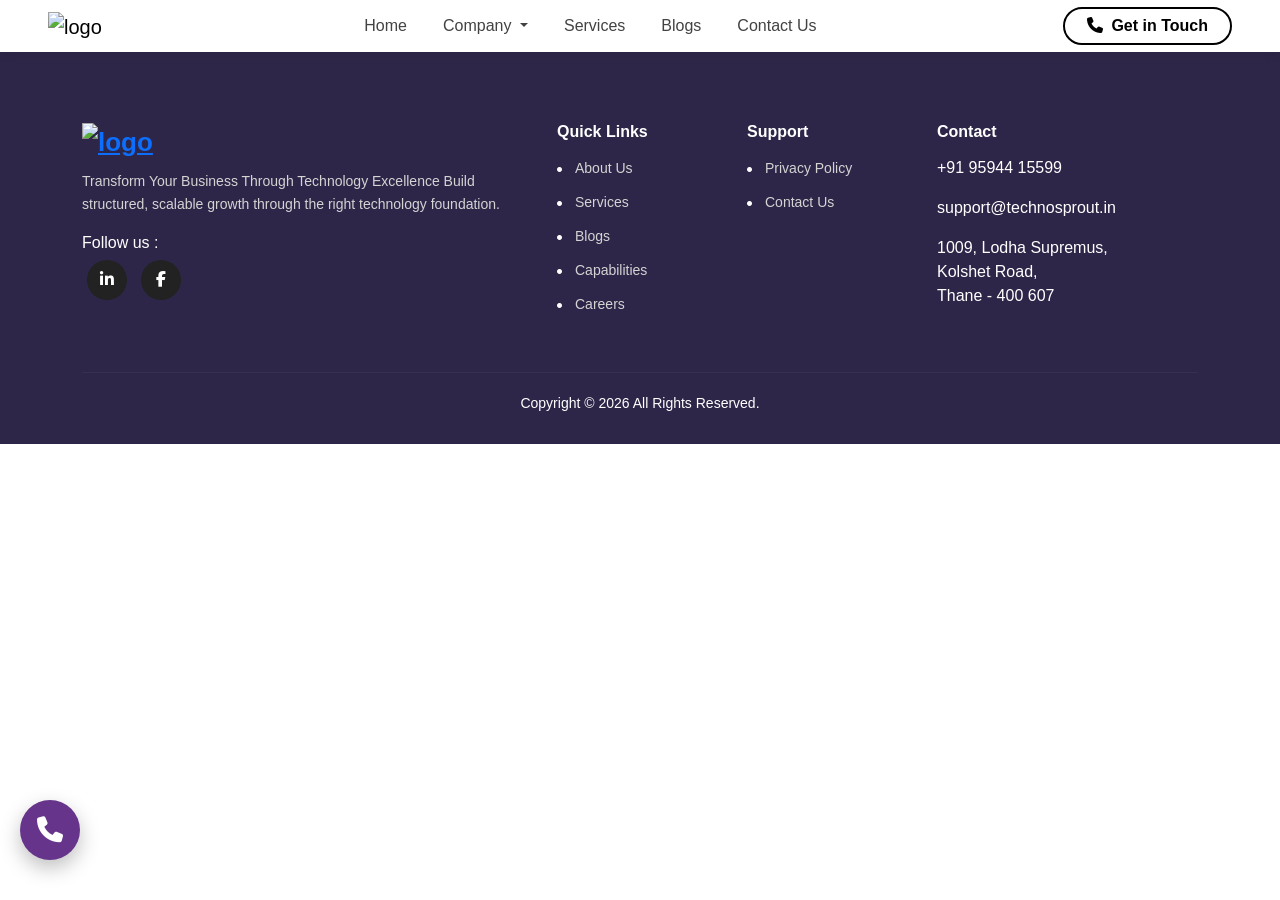
==== about-us.html @ 1ffd1e83 "fd" ====
<!DOCTYPE html>
<html lang="en">

<head>
    <meta charset="UTF-8">
    <meta name="viewport" content="width=device-width, initial-scale=1">

    <title>Technosprout Systems Pvt. Ltd.</title>
    <meta name="description"
        content="Technosprout is a technology consulting company that helps businesses design, deploy, and manage structured technology environments. We work with organizations to modernize platforms, improve security, establish governance, and ensure technology systems support long-term growth. Our services include technology strategy, platform implementation, operations management, and automation solutions. We empower businesses to transform technology from a daily struggle into a structured engine for growth, control, and scalability.">
    <link rel="shortcut icon" href="assets/favicon.png" type="image/x-icon">

    <!-- Bootstrap -->
    <link href="https://cdn.jsdelivr.net/npm/bootstrap@5.3.2/dist/css/bootstrap.min.css" rel="stylesheet">
    <link rel="stylesheet" href="https://cdn.jsdelivr.net/npm/bootstrap-icons@1.11.3/font/bootstrap-icons.css">
    <link rel="stylesheet" href="https://cdnjs.cloudflare.com/ajax/libs/font-awesome/6.5.0/css/all.min.css">
    <script src="https://unpkg.com/@tabler/icons@latest/icons-react/dist/index.umd.js"></script>
    <link href="https://fonts.cdnfonts.com/css/avenir" rel="stylesheet">
    <link rel="stylesheet" href="https://cdn.jsdelivr.net/npm/swiper@11/swiper-bundle.min.css" />
    <!-- Custom CSS -->
    <link rel="stylesheet" href="style.css">
    <link rel="stylesheet" href="https://cdn.jsdelivr.net/npm/intl-tel-input@19.5.6/build/css/intlTelInput.css">
    <script src="https://www.google.com/recaptcha/api.js" async defer></script>

</head>

<body>
    <a href="tel:+9594415599" class="call-float">
        <i class="fa-solid fa-phone"></i>
    </a>
    <!-- HEADER -->
    <header class="main-header">

        <nav class="navbar navbar-expand-lg">
            <div class="container-fluid px-lg-5 px-3">

                <!-- Logo -->
                <a class="navbar-brand logo" href="index.html">
                    <img src="assets/logo-transparent.png" alt="logo">
                </a>

                <!-- Mobile Toggle -->
                <button class="navbar-toggler" type="button" data-bs-toggle="offcanvas" data-bs-target="#mobileMenu">
                    <span class="navbar-toggler-icon"></span>
                </button>

                <!-- Desktop Menu -->
                <div class="collapse navbar-collapse">

                    <ul class="navbar-nav mx-auto">

                        <li class="nav-item">
                            <a class="nav-link" href="index.html">Home</a>
                        </li>

                        <li class="nav-item dropdown">

                            <a class="nav-link dropdown-toggle" href="#" role="button" data-bs-toggle="dropdown">
                                Company
                            </a>

                            <ul class="dropdown-menu">
                                <li><a class="dropdown-item" href="#">About Us</a></li>
                                <li><a class="dropdown-item" href="#">Careers</a></li>
                            </ul>

                        </li>

                        <li class="nav-item">
                            <a class="nav-link" href="#">Services</a>
                        </li>

                        <li class="nav-item">
                            <a class="nav-link" href="#">Blogs</a>
                        </li>

                        <li class="nav-item">
                            <a class="nav-link" href="contact.html">Contact Us</a>
                        </li>

                    </ul>

                    <a class="btn btn-consult desktop-btn" href="tel:+919594415599">
                        <i class="fa-solid fa-phone me-1"></i> Get in Touch
                    </a>

                </div>
            </div>
        </nav>


        <!-- MOBILE OFFCANVAS -->

        <div class="offcanvas offcanvas-end d-lg-none" tabindex="-1" id="mobileMenu">

            <div class="offcanvas-header">

                <a class="navbar-brand logo" href="index.html">
                    <img src="assets/logo-transparent.png" alt="logo">
                </a>

                <button type="button" class="btn-close" data-bs-dismiss="offcanvas"></button>

            </div>


            <div class="offcanvas-body">

                <ul class="mobile-menu">

                    <li>
                        <a href="index.html">Home</a>
                    </li>

                    <li class="mobile-dropdown">

                        <button class="dropdown-btn">

                            <span class="menu-label">
                                Company
                                <i class="fa-solid fa-chevron-down arrow-icon"></i>
                            </span>

                        </button>

                        <ul class="dropdown-content">
                            <li><a href="#">About Us</a></li>
                            <li><a href="#">Careers</a></li>
                        </ul>

                    </li>

                    <li>
                        <a href="#">Services</a>
                    </li>

                    <li>
                        <a href="#">Capabilities</a>
                    </li>

                    <li>
                        <a href="#">Blogs</a>
                    </li>

                    <li>
                        <a href="contact.html">Contact</a>
                    </li>

                </ul>


                <hr class="line">


                <div class="mobile-contact">

                    <p>
                        <strong>Address</strong><br>
                        1009, Lodha Supremus,<br>
                        Kolshet Road
                    </p>

                    <p>
                        <strong>Email</strong><br>
                        <a href="mailto:support@technosprout.in">support@technosprout.in</a>
                    </p>

                    <p>
                        <strong>Phone</strong><br>
                        <a href="tel:+919594415599">+91 95944 15599</a>
                    </p>

                    <div class="mobile-social">

                        <a href="#"><i class="bi bi-facebook"></i></a>
                        <a href="#"><i class="bi bi-linkedin"></i></a>

                    </div>

                </div>

            </div>

        </div>

    </header>

  

    



    <!-- FOOTER -->
    <footer class="footer">
        <div class="footer-overlay">
            <div class="container">

                <div class="row gy-4">

                    <!-- Logo + About -->
                    <div class="col-lg-5 col-md-6">
                        <a class="footer-logo d-inline-block mb-2" href="#">
                            <img src="assets/footer-logo.png" alt="logo">
                        </a>
                        <p class="footer-text">
                            Transform Your Business Through Technology Excellence
                            Build structured, scalable growth through the right
                            technology foundation.
                        </p>
                        <div class="social-icons">
                            <span>Follow us :</span>
                            </br>
                            <a href="#"><i class="fab fa-linkedin-in"></i></a>
                            <a href="#"><i class="fab fa-facebook-f"></i></a>
                            <!-- <a href="#"><i class="fab fa-instagram"></i></a>
                            <a href="#"><i class="fab fa-youtube"></i></a> -->
                        </div>
                    </div>

                    <!-- Quick Links -->
                    <div class="col-lg-2 col-md-6">
                        <h6 class="footer-title">Quick Links</h6>
                        <ul class="footer-links">
                            <li><a href="#">About Us</a></li>
                            <li><a href="#">Services</a></li>
                            <li><a href="#">Blogs</a></li>
                            <li><a href="#">Capabilities</a></li>
                            <li><a href="#">Careers</a></li>
                        </ul>
                    </div>

                    <!-- Support -->
                    <div class="col-lg-2 col-md-6">
                        <h6 class="footer-title">Support</h6>
                        <ul class="footer-links">
                            <li><a href="#">Privacy Policy</a></li>
                            <li><a href="contact.html">Contact Us</a></li>
                        </ul>
                    </div>

                    <!-- Contact -->
                    <div class="col-lg-3 col-md-6">
                        <h6 class="footer-title">Contact</h6>
                        <p><a href="tel:+9594415599" style="color: #fff;">+91 95944 15599</a></p>
                        <p> <a href="mailto:support@technosprout.in" style="color: #fff;">support@technosprout.in</a>
                        </p>
                        <p>
                            1009, Lodha Supremus,</br> Kolshet Road,<br>
                            Thane - 400 607
                        </p>
                    </div>

                </div>

                <hr class="footer-divider">

                <div class="footer-bottom"
                    style="display:flex; justify-content:center; align-items:center; font-size: 22px;">
                    <p style="margin:0;">Copyright © 2026 All Rights Reserved.</p>
                </div>

            </div>
        </div>
    </footer>

      <script>

        document.querySelectorAll(".dropdown-btn").forEach(button => {

            button.addEventListener("click", function () {

                const dropdown = this.nextElementSibling;

                dropdown.classList.toggle("show");

                this.classList.toggle("active");

            });

        });

    </script>


    <script>

        const cards = document.querySelectorAll(".industry-card");

        let index = 0;

        setInterval(() => {

            cards.forEach(card => {
                card.classList.remove("active", "prev", "next");
            });

            index++;

            if (index >= cards.length) {
                index = 0;
            }

            let prev = (index - 1 + cards.length) % cards.length;
            let next = (index + 1) % cards.length;

            cards[index].classList.add("active");
            cards[next].classList.add("next");
            cards[prev].classList.add("prev");

        }, 3000);

    </script>




    <script src="https://cdn.jsdelivr.net/npm/bootstrap@5.3.2/dist/js/bootstrap.bundle.min.js"></script>
    <script src="counters.js"></script>
    </script>
    <script src="https://cdn.jsdelivr.net/npm/swiper@11/swiper-bundle.min.js"></script>

    <script src="https://cdn.jsdelivr.net/npm/intl-tel-input@19.5.6/build/js/intlTelInput.min.js"></script>

    <script>
        document.addEventListener("DOMContentLoaded", function () {

            const phoneInput = document.querySelector("#phone");

            window.intlTelInput(phoneInput, {
                initialCountry: "in",
                separateDialCode: false,
                preferredCountries: ["in", "us", "gb"],
                utilsScript: "https://cdn.jsdelivr.net/npm/intl-tel-input@19.5.6/build/js/utils.js"
            });

        });
    </script>


</body>

</html>
---- style.css ----
/* Avenir Light */
@font-face {
    font-family: "Avenir";
    src: url("fonts/Avenir-Light.woff2") format("woff2");
    font-weight: 300;
    color: #130020;
}

/* Avenir Regular */
@font-face {
    font-family: "Avenir";
    src: url("fonts/Avenir-Roman.woff2") format("woff2");
    font-weight: 400;
    color: #130020;
}

/* Avenir Medium */
@font-face {
    font-family: "Avenir";
    src: url("fonts/Avenir-Medium.woff2") format("woff2");
    font-weight: 500;
    color: #130020;
}

/* Avenir Heavy */
@font-face {
    font-family: "Avenir";
    src: url("fonts/Avenir-Heavy.woff2") format("woff2");
    font-weight: 700;
    color: #130020;
}

html {
    scroll-behavior: smooth;
}

body {
    font-family: "Avenir", sans-serif;
}

/* HEADER */
/* ================= HEADER ================= */
.main-header {
    background: #fff;
    position: sticky;
    top: 0;
    z-index: 1000;
    box-shadow: 0 2px 10px rgba(0, 0, 0, 0.08);
}

/* LOGO */

.logo img {
    height: 50px;
}

/* NAVBAR */

.navbar {
    padding: 5px 0;
}

.navbar-nav {
    align-items: center;
}

.nav-link {
    margin: 0 10px;
    color: #424242 !important;

}

.nav-link:hover {

    color: #591487 !important;
}

/* BUTTON */

.btn-consult {
    background: #591487;
    color: #fff;
    border-radius: 25px;
    padding: 10px 22px;
    font-weight: 500;
    text-decoration: none;
    transition: .3s;
}

.btn-consult:hover {
    background: #4b7f3b;
    color: #fff;
}

/* OFFCANVAS */

.offcanvas {
    width: 310px;
}

.offcanvas-body {
    display: flex;
    flex-direction: column;
    height: 100%;
    overflow-y: auto;
    padding: 25px;
}

/* MOBILE MENU */

.mobile-menu {
    list-style: none;
    padding: 0;
    margin: 0;
}

.mobile-menu li {
    margin-bottom: 6px;
}

.mobile-menu a,
.dropdown-btn {
    display: flex;
    align-items: center;
    width: 100%;
    font-size: 16px;
    font-weight: 500;
    color: #333;
    padding: 12px 14px;
    border-radius: 10px;
    text-decoration: none;
    border: none;
    background: none;
    transition: .3s;
}

.mobile-menu a:hover,
.dropdown-btn:hover {
    background: #f6f3fa;
    color: #591487;
}

/* MENU LABEL */

.menu-label {
    display: flex;
    align-items: center;
    gap: 8px;
}

/* ARROW */

.arrow-icon {
    font-size: 12px;
    transition: .3s;
}

.dropdown-btn.active .arrow-icon {
    transform: rotate(180deg);
}

/* DROPDOWN */

.dropdown-content {
    display: none;
    list-style: none;
    padding-left: 22px;
    margin-top: 5px;
}

.dropdown-content li a {
    font-size: 15px;
    padding: 8px 0;
    color: #555;
}

.dropdown-content li a:hover {
    color: #591487;
}

.dropdown-content.show {
    display: block;
}

/* LINE */

.line {
    border: none;
    height: 1px;
    width: 100%;
    background: #e5e5e5;
    margin: 20px 0;
}

/* CONTACT */

.mobile-contact {
    border-top: 1px solid #eee;
    padding-top: 20px;
}

.mobile-contact p {
    font-size: 14px;
    margin-bottom: 10px;
    color: #555;
}

.mobile-contact a {
    color: #591487;
    text-decoration: none;
}

/* SOCIAL */

.mobile-social {
    display: flex;
    gap: 10px;
    margin-top: 10px;
}

.mobile-social a {
    width: 34px;
    height: 34px;
    display: flex;
    align-items: center;
    justify-content: center;
    background: #f4f1fa;
    border-radius: 50%;
    color: #591487;
    transition: .3s;
}

.mobile-social a:hover {
    background: #591487;
    color: #fff;
}


/* form flag input */
.iti {
    width: 100%;
}

.phone-input {
    height: 48px;
}

.iti__flag-box,
.iti__country-name {
    margin-right: 8px;
    color: black;
}

.iti__dial-code {
    color: #100e0e;
}

/* MOBILE */

@media (max-width:991px) {

    .desktop-btn {
        display: none;
    }

    .navbar-collapse {
        display: none;
    }

}

.dropdown-menu {
    border-radius: 10px;
    padding: 10px 0;
    border: none;
    box-shadow: 0 10px 30px rgba(0, 0, 0, 0.08);
}

.dropdown-item {
    padding: 10px 20px;
    font-weight: 500;
}

.dropdown-item:hover {
    background: #f5f5f5;
    color: #591487;
}


/* Hover dropdown only for desktop */

@media (min-width: 992px) {

    .navbar .dropdown:hover .dropdown-menu {
        display: block;
        margin-top: 0;
    }

}

/* HERO */


/* TITLE */

.hero-title {
    font-size: 41px;
    font-weight: 550;
    color: #36005a;
    line-height: 1.3;
}

.hero-title span {
    color: #591487;
    font-style: italic;
}

/* TEXT */

.hero-desc {
    margin-top: 20px;
    font-size: 16px;
    color: #666;
    max-width: 480px;
}

/* BUTTONS */

.hero-buttons {
    margin-top: 25px;
    display: flex;
    gap: 15px;
    flex-wrap: wrap;
}

.btn-consult {
    background: #fff;
    color: #000;
    padding: 5px 22px;
    border-radius: 30px;
    font-weight: 600;
    border: 2px solid #000;
    transition: 0.3s ease;
}

.btn-consult:hover {
    background: #67368c;
    color: #fff;
    border-color: #67368c;
}

.btn-talk {
    border: 2px solid #591487;
    color: #591487;
    padding: 10px 20px;
    border-radius: 30px;
    font-weight: 600;
}

.btn-talk:hover {
    background: #4b7f3b;
    color: #fff;
}

/* IMAGE */

.hero-image {
    max-width: 400px;
}

/* LOGO SLIDER */

.logo-slider {
    overflow: hidden;
    position: relative;
}

.logo-track {
    display: flex;
    gap: 80px;
    align-items: center;
    animation: scroll 25s linear infinite;
}

.logo-track img {
    height: 35px;
    /* opacity: 0.7; */
}

@keyframes scroll {
    0% {
        transform: translateX(0);
    }

    100% {
        transform: translateX(-50%);
    }
}


/* RESPONSIVE */

@media (max-width:991px) {

    .hero-title {
        font-size: 36px;
        text-align: center;
    }

    .hero-desc {
        text-align: center;
        margin: auto;
    }

    .hero-buttons {
        justify-content: center;
    }

    .hero-left {
        text-align: center;
    }

}

@media (max-width:576px) {

    .hero-title {
        font-size: 28px;
    }

    .hero-image {
        max-width: 300px;
    }

    .logo-track {
        gap: 40px;
    }

}



/* Our Impact */
/* Section */

.impact-section {
    background: linear-gradient(180deg, #F4F4F7 0%, #EFEFF3 100%);
    padding: 30px 0;
    color: white;
}

/* Title */

.impact-title {
    font-size: 42px;
    font-weight: 600;
    margin-bottom: 20px;
    position: relative;
    text-align: center;
    color: #130020;
}

/* Single border under title */

.impact-title::after {
    content: "";
    display: block;
    width: 80%;
    height: 1px;
    background: rgba(255, 255, 255, 0.1);
    margin: 20px auto 0;
}

/* Row */
/* 
.impact-row {
    padding: 40px 0;
} */

/* Numbers */

.impact-box h3 {
    font-size: 64px;
    font-weight: 700;
    color: #66358b;
}

/* Text under numbers */

.impact-box p {
    color: #130020;
    font-size: 16px;
}

/* Bottom paragraph */

.impact-text {
    margin-top: 15px;
}

.impact-text p {
    color: #130020;
    max-width: 750px;
    margin: auto;
    font-size: 16px;
}

/* Responsive */

@media (max-width:768px) {

    .impact-box h3 {
        font-size: 44px;
    }

    .impact-title {
        font-size: 32px;
    }

}

/* BUSINESS PROBLEMS */
.problem-card {
    background: #fff;
    border-radius: 50px;
    padding: 25px;
    height: 210px;
    position: relative;
    /* important */
    box-shadow: 0 10px 25px rgba(0, 0, 0, 0.08);
    transition: 0.3s;
}

.problem-card:hover {
    transform: translateY(-6px);
}

.problem-card h5 {
    font-size: 18px;
    font-weight: 550;
    color: #111;
    max-width: 160px;
}

.problems-title {
    font-size: 32px;
    font-weight: 550;
    color: #130020;
}

.problems-subtitle {
    font-size: 16px;
    color: #130020;
    text-align: center;
}

/* Bottom right image */

.problem-img {
    position: absolute;
    bottom: 0;
    right: 0;
    width: 120px;
    height: auto;
    object-fit: contain;
}


/* FOOTER */
.footer {
    background: url("assets/footer-bg-img.jpeg") center/cover no-repeat;
    color: #fff;
    position: relative;
}

.footer-overlay {
    background: rgba(10, 0, 40, 0.85);
    padding: 70px 0 30px;
}

.footer-logo {
    font-size: 26px;
    font-weight: 600;
    margin-bottom: 15px;
}

.footer-text {
    font-size: 14px;
    line-height: 1.6;
    color: #d4d4d4;
}

.footer-title {
    font-size: 16px;
    margin-bottom: 15px;
    font-weight: 600;
}

.footer-links {
    list-style: none;
    padding: 0;
}

.footer-links li {
    margin-bottom: 10px;
    position: relative;
    padding-left: 18px;
}

.footer-links li::before {
    content: "\f111";
    /* Font Awesome circle */
    font-family: "Font Awesome 6 Free";
    font-weight: 900;
    position: absolute;
    left: 0;
    top: 10px;
    font-size: 5px;
}

.footer-links a {
    color: #d4d4d4;
    text-decoration: none;
    font-size: 14px;
}

.footer-links a:hover {
    color: #4b7f3b;
}

.footer-divider {
    border-color: rgba(255, 255, 255, 0.15);
    margin: 40px 0 20px;
}

.footer-bottom {
    display: flex;
    justify-content: space-between;
    align-items: center;
    flex-wrap: wrap;
}


.footer-title+p a,
.col-lg-3 p a {
    text-decoration: none;
    color: #ffffff;
    transition: 0.3s;
}

.col-lg-3 p a:hover {
    color: #4b7f3b;
    /* green */
}

.social-icons a {
    display: inline-block;
    width: 40px;
    height: 40px;
    line-height: 40px;
    text-align: center;
    border-radius: 50%;
    background: #222;
    color: #fff;
    margin: 5px;
    transition: 0.3s;
}

/* LinkedIn */
.social-icons a:nth-child(3):hover {
    background: #0077b5;
}

/* Facebook */
.social-icons a:nth-child(4):hover {
    background: #0454a5;
}

/* Instagram */
.social-icons a:nth-child(5):hover {
    background: #f10856;
}

/* YouTube */
.social-icons a:nth-child(6):hover {
    background: #ff0000;
}

.footer-bottom p {
    margin: 0;
    font-size: 14px;
}

.footer-logo img {
    height: 50px;
}


/* flot icon */

.call-float {
    position: fixed;
    left: 20px;
    bottom: 40px;
    width: 60px;
    height: 60px;
    background: #66358b;
    color: #fff;
    border-radius: 50%;
    text-align: center;
    font-size: 26px;
    line-height: 60px;
    z-index: 1000;
    box-shadow: 0 8px 20px rgba(0, 0, 0, 0.25);
    animation: pulse 1.8s infinite;
    transition: 0.3s;
}

.call-float:hover {
    background: #1f7a34;
    transform: scale(1.1);
}

/* Pulse Animation */

@keyframes pulse {
    0% {
        box-shadow: 0 0 0 0 rgba(89, 40, 167, 0.7);
    }

    70% {
        box-shadow: 0 0 0 18px rgba(40, 167, 69, 0);
    }

    100% {
        box-shadow: 0 0 0 0 rgba(40, 167, 69, 0);
    }
}

/* contact form  */

.contact-section {
    background: #591487;
    padding: 75px 0;
    color: white;
}

.contact-title {
    font-size: 50px;
    font-weight: 550;
    line-height: 1.1;
    margin-bottom: 20px;
}

.contact-text {
    font-size: 16px;
    max-width: 360px;
    opacity: .9;
}

.contact-section label {
    font-size: 14px;
    margin-bottom: 6px;
}

.custom-input {
    /* background: #d9d9d9; */
    border: none;
    border-radius: 8px;
    padding: 12px;
}

.custom-input:focus {
    box-shadow: none;
    outline: none;
}


.submit-btn {
    width: 60px;
    height: 60px;
    border-radius: 50%;
    border: none;
    background: #d9d9d9;
    font-size: 24px;
    display: flex;
    align-items: center;
    justify-content: center;
}

@media (max-width:991px) {

    .contact-title {
        font-size: 42px;
    }

    .contact-text {
        max-width: 100%;
    }

}

@media (max-width:576px) {

    .contact-title {
        font-size: 34px;
    }

}

/* Industries We Serve */
.business-section {
    padding: 40px 0;
    background: #f5f5f5;
}

.tag {
    color: #6b2ab5;
    font-size: 28px;
    font-weight: 600;
}

.title {
    font-size: 70px;
    font-weight: 700;
    color: #4b148d;
    line-height: 1;
}

.title span {
    font-size: 40px;
}

.subtitle {
    /* margin-top: 25px; */
    font-weight: 600;
    color: #130020;
}

.info-text {
    /* margin-top: 15px; */
    color: #130020;
}

.business-list {
    list-style: none;
    padding: 0;
    margin-top: 10px;
}

.business-list li {
    margin-bottom: 12px;
    font-size: 17px;
    display: flex;
    align-items: center;
}

.check {
    color: #4b148d;
    margin-right: 10px;
    font-size: 20px;
}

.industry-title {
    text-align: center;
    margin-top: 25px;
    font-weight: 600;
    font-size: 22px;
}

.slider-wrapper {
    display: flex;
    justify-content: center;
    align-items: center;
    /* height: 420px; */
    position: relative;
}

.card-stack {
    position: relative;
    width: 300px;
    height: 380px;
}

.industry-card {
    position: absolute;
    width: 300px;
    height: 380px;
    border-radius: 30px;
    overflow: hidden;
    transition: 0.6s;
    box-shadow: 0 10px 20px rgb(15, 13, 13);
}

.industry-card img {
    width: 100%;
    height: 100%;
    object-fit: cover;
}

.industry-card h3 {
    position: absolute;
    bottom: 20px;
    left: 20px;
    color: white;
    font-weight: 700;
}

.industry-card.active {
    z-index: 3;
    transform: translateX(0) scale(1);
    opacity: 1;
}

.industry-card.next {
    z-index: 2;
    transform: translateX(120px) scale(.9);
    opacity: .6;
    filter: blur(1px);
}

.industry-card.prev {
    z-index: 1;
    transform: translateX(-120px) scale(.9);
    opacity: .6;
    filter: blur(1px);
}

@media(max-width:992px) {

    .title {
        font-size: 50px;
    }

    .slider-wrapper {
        margin-top: 50px;
    }

}

@media(max-width:768px) {

    .title {
        font-size: 40px;
    }

    .tag {
        font-size: 22px;
    }

    .card-stack {
        width: 250px;
        height: 320px;
    }

    .industry-card {
        width: 250px;
        height: 320px;
    }

    .industry-card.next {
        transform: translateX(80px) scale(.9);
    }

    .industry-card.prev {
        transform: translateX(-80px) scale(.9);
    }

}

.icon-check {
    width: 26px;
    height: 26px;
    stroke: #4b148d;
    stroke-width: 2;
    fill: none;
    margin-right: 10px;
}




/* faq */

.faq-section {
    background: #f8f8f8;
}

.faq-title {
    font-size: 70px;
    font-weight: 700;
    color: #5a1ea6;
}

.custom-faq .faq-card {
    border: none;
    margin-bottom: 15px;
    border-radius: 8px;
    overflow: hidden;
    box-shadow: 0 8px 15px rgba(0, 0, 0, 0.08);
}

.faq-btn {
    background: #fff;
    font-size: 16px;
    font-weight: 500;
    color: #333;
    padding: 14px 20px;
}

.faq-btn:not(.collapsed) {
    background: #fff;
    color: #5a1ea6;
    box-shadow: none;
}

.accordion-button:focus {
    box-shadow: none;
}

.accordion-button::after {
    filter: hue-rotate(260deg);
}

.accordion-body {
    background: #fff;
    font-size: 15px;
    color: #555;
}

.faq-description {
    font-size: 16px;
    color: #666;
    margin-top: 15px;
    max-width: 320px;
    line-height: 1.6;
}

/* Arrow color */
.accordion-button::after {
    filter: invert(16%) sepia(84%) saturate(4000%) hue-rotate(265deg) brightness(80%) contrast(95%);
    transform: scale(1.3);
    /* makes arrow bold/bigger */
}

/* When accordion is open */
.accordion-button:not(.collapsed)::after {
    filter: invert(16%) sepia(84%) saturate(4000%) hue-rotate(265deg) brightness(80%) contrast(95%);
    transform: rotate(-180deg) scale(1.3);
}


/* testimonials */

.faq-points {
    padding-left: 18px;
    margin-bottom: 0;
}

.faq-points li {
    margin-bottom: 6px;
    color: #555;
    line-height: 1.6;
}

/* Our technology */

/* .approach-section {
    background: #f6f4f9;
} */

/* TITLE */

.approach-title {
    font-size: 38px;
    font-weight: 700;
    color: #1b0d2b;
    line-height: 1.2;
}

.approach-title span {
    font-style: italic;
}

/* DESCRIPTION */

/* .approach-desc {
    color: #6c6c6c;
    font-size: 17px;
    max-width: 500px;
    margin-top: 15px;
    margin-bottom: 30px;
} */

/* ITEMS */

.approach-item {
    display: flex;
    gap: 15px;
    align-items: flex-start;
}

/* .approach-item i {
    color: #7c3aed;
    font-size: 20px;
    margin-top: 5px;
} */

.approach-item h6 {
    font-weight: 600;
    margin-bottom: 5px;
    font-size: 18px;
    color: #1f1f1f;
}

/* .approach-item p {
    font-size: 14px;
    color: #6b6b6b;
    margin: 0;
    line-height: 1.6;
} */

/* IMAGE */

.approach-img {
    max-width: 420px;
}

/* MOBILE */

@media (max-width:768px) {

    .approach-title {
        font-size: 32px;
    }

    /* .approach-desc {
        font-size: 15px;
    } */

    .approach-item {
        gap: 12px;
    }

}


.approach-check {
    width: 40px;
    height: 40px;
    stroke: #5a1ea6;
    stroke-width: 2;
    padding: 8px;
    border-radius: 50%;
    /* background: rgba(90,30,166,0.08); */
    flex-shrink: 0;
}

/* our services section */


.services-section {
    background: #f5f5f7;
}

/* title */

.services-title {
    font-size: 40px;
    font-weight: 700;
    color: #2b0a4a;
}

.services-title span {
    color: #5a1ea6;
}

.services-subtitle {
    max-width: 520px;
    margin: auto;
    color: #666;
    font-size: 16px;
    margin-top: 10px;
}

/* card */

.service-card-box {
    position: relative;
    height: 230px;
    border-radius: 22px;
    overflow: hidden;
    cursor: pointer;
}

/* default card */

.service-card-default {
    background: #fff;
    border-radius: 22px;
    padding: 25px;
    height: 100%;
    display: flex;
    flex-direction: column;
    justify-content: space-between;
    box-shadow: 0 8px 20px rgba(0, 0, 0, 0.08);
    transition: all .4s ease;
}

.service-card-default h5 {
    font-size: 18px;
    font-weight: 600;
    color: #222;
    line-height: 1.4;
}

.service-card-default img {
    width: 135px;
    align-self: flex-end;
}

/* hover card */

.service-card-hover {
    position: absolute;
    top: 0;
    left: 0;
    width: 100%;
    height: 100%;
    background: #5a2d91;
    color: #fff;
    border-radius: 22px;
    padding: 25px;
    display: flex;
    flex-direction: column;
    justify-content: space-between;
    opacity: 0;
    transform: translateY(30px);
    transition: .4s;
}

.service-card-hover p {
    font-size: 15px;
    line-height: 1.5;
}

/* button */

.service-btn {
    color: #fff;
    text-decoration: none;
    font-size: 14px;
    /* font-style:italic; */
    display: flex;
    align-items: center;
    gap: 10px;
    margin-left: 90px;
}

.service-btn span {
    background: #fff;
    color: #5a2d91;
    width: 32px;
    height: 32px;
    border-radius: 50%;
    display: flex;
    align-items: center;
    justify-content: center;
    font-size: 16px;
}

/* hover effect */

.service-card-box:hover .service-card-hover {
    opacity: 1;
    transform: translateY(0);
}

.service-card-box:hover .service-card-default {
    transform: translateY(-10px);
}

/* responsive */

@media (max-width:991px) {

    .service-card-box {
        height: 210px;
    }

}

@media (max-width:576px) {

    .services-title {
        font-size: 30px;
    }

    .service-card-box {
        height: 200px;
    }

}

.choose-section {
    background: #f5f5f7;
}

/* title */

.choose-title {
    font-size: 42px;
    font-weight: 700;
    color: #2b0a4a;
}

.choose-title span {
    font-style: italic;
}

.choose-subtitle {
    max-width: 520px;
    margin: auto;
    margin-top: 10px;
    color: #666;
    font-size: 16px;
}

/* card */

.choose-card {
    background: #fff;
    padding: 19px 28px;
    border-radius: 22px;
    height: 100%;
    box-shadow: 0 10px 20px rgba(0, 0, 0, 0.08);
    transition: all .3s ease;
}

/* hover */

.choose-card:hover {
    transform: translateY(-8px);
    box-shadow: 0 14px 30px rgba(0, 0, 0, 0.12);
}

/* icon */

.choose-icon {
    width: 45px;
    margin-bottom: 18px;
}

/* text */

.choose-card h5 {
    font-size: 18px;
    font-weight: 600;
    margin-bottom: 10px;
}

.choose-card p {
    font-size: 14px;
    color: #666;
    line-height: 1.6;
}

/* button */

.consult-btn {
    display: inline-block;
    padding: 8px 22px;
    border-radius: 20px;
    border: 2px solid #5a1ea6;
    color: #5a1ea6;
    font-weight: 600;
    text-decoration: none;
    transition: .3s;
}

.consult-btn:hover {
    background: #5a1ea6;
    color: #fff;
}

/* responsive */

@media (max-width:992px) {

    .choose-title {
        font-size: 34px;
    }

}

@media (max-width:576px) {

    .choose-title {
        font-size: 28px;
    }

    .choose-card {
        text-align: center;
    }

    .choose-icon {
        margin: auto;
        margin-bottom: 15px;
    }

}

/* business outcomes section */

.benefits-section {
    background: #f5f5f7;
}

/* row */

.benefits-row {
    align-items: center;
    justify-content: space-between;
}

/* item */

.benefit-item {
    padding: 20px 25px;
    position: relative;
}

/* vertical divider */

.benefit-item:not(:last-child)::after {
    content: "";
    position: absolute;
    right: 0;
    top: 10%;
    height: 80%;
    width: 1px;
    background: #cfcfcf;
}

/* icon */

.benefit-item img {
    width: 45px;
    margin-bottom: 10px;
}

/* text */

.benefit-item h6 {
    font-size: 16px;
    font-weight: 600;
    color: #130020;
    line-height: 1.4;
    margin: 0;
}

/* tablet */

@media (max-width:992px) {

    .benefit-item::after {
        display: none;
    }

}

/* mobile */

@media (max-width:576px) {

    .benefit-item {
        padding: 18px 10px;
    }

    .benefit-item img {
        width: 38px;
    }

    .benefit-item h6 {
        font-size: 14px;
    }

}


/* popup form */

/* Modal Design */
.consult-modal {
    border-radius: 20px;
    overflow: hidden;
    border: none;
}

/* LEFT PANEL */

.consult-left {
    background: linear-gradient(135deg, #2b0a5c, #6f42c1);
    color: white;
    padding: 40px;
    align-items: center;
}

.consult-info h3 {
    font-weight: 700;
    margin-bottom: 15px;
    font-size: 55px;
}

.consult-info p {
    opacity: .9;
    margin-bottom: 20px;
}

.consult-info ul {
    list-style: none;
    padding: 0;
}

.consult-info li {
    margin-bottom: 10px;
    font-size: 15px;
}

/* FORM */

.modal-title {
    font-weight: 700;
    color: #2b0a5c;
}

label {
    font-size: 14px;
    font-weight: 600;
    margin-bottom: 5px;
}

/* Inputs */

.input-group-text {
    background: #f3f3f7;
    border: none;
}

.form-control {
    border: 1px solid #e2e2e2;
    border-radius: 8px;
    padding: 10px;
}

.form-control:focus {
    box-shadow: none;
    border-color: #6f42c1;
}

.textarea {
    height: 110px;
}

/* Button */

.btn-consult-submit {
    background: linear-gradient(135deg, #6f42c1, #2b0a5c);
    color: #fff;
    padding: 12px 40px;
    border: none;
    border-radius: 30px;
    font-weight: 600;
    transition: .3s;
}

.btn-consult-submit:hover {
    transform: translateY(-2px);
    box-shadow: 0 10px 20px rgba(0, 0, 0, 0.15);
}


How we can help section .help-section {
    background: #f4f4f6;
}

.help-title {
    font-size: 38px;
    font-weight: 700;
    color: #2e0a46;
}

.help-title span {
    font-style: italic;
}

.help-subtitle {
    color: #6b6b6b;
    font-size: 16px;
}

.help-card {
    background: #fff;
    padding: 25px 18px;
    border-radius: 14px;
    box-shadow: 0 8px 18px rgba(0, 0, 0, 0.08);
    transition: all .3s ease;
    height: 100%;
}

.help-card:hover {
    transform: translateY(-6px);
    box-shadow: 0 14px 30px rgba(0, 0, 0, 0.12);
}

.help-icon {
    width: 42px;
    margin-bottom: 15px;
}

.help-card p {
    font-size: 14px;
    color: #333;
    margin: 0;
    line-height: 1.5;
}


.contact-page-section {
    background: #f6f4f8;
}

.approach-title {
    font-size: 42px;
    font-weight: 700;
    color: #2b0a5c;
}

.approach-title span {
    font-style: italic;
}

.contact-text {
    color: #2b0a5c;
    margin-top: 15px;
    font-size: 15px;
    line-height: 1.6;
}

.contact-details {
    margin-top: 25px;
}

.contact-item {
    display: flex;
    align-items: flex-start;
    gap: 12px;
    margin-bottom: 18px;
    color: #2b0a5c;
    font-size: 15px;
}

.contact-item i {
    font-size: 16px;
    margin-top: 4px;
}

.contact-form {
    /* background:#fff; */
    padding: 35px;
    border-radius: 12px;
    box-shadow: 0 10px 30px rgba(0, 0, 0, 0.08);
}

.custom-input {
    padding: 12px 14px;
    border-radius: 8px;
    border: 1px solid #ddd;
}

.custom-input:focus {
    box-shadow: none;
    border-color: #5c2ca5;
}

.contact-btn {
    display: inline-flex;
    align-items: center;
    gap: 10px;
    padding: 5px 20px;
    border: 2px solid #1c1c1c;
    border-radius: 40px;
    color: #000;
    text-decoration: none;
    font-size: 15px;
    font-weight: 500;
    transition: all .3s ease;
}


.contact-btn span {
    width: 28px;
    height: 28px;
    border-radius: 50%;
    background: #000;
    color: #fff;
    display: flex;
    align-items: center;
    justify-content: center;
    font-size: 13px;
}

.contact-btn:hover {
    background: #5c2ca5;
    color: #fff;
}

.contact-btn:hover span {
    background: #fff;
    color: #5c2ca5;
}


.contact-btn-white {
    display: inline-flex;
    align-items: center;
    gap: 12px;
    padding: 8px 22px;
    border-radius: 40px;
    border: 2px solid rgba(255, 255, 255, 0.7);
    color: #fff;
    background: rgba(255, 255, 255, 0.08);
    backdrop-filter: blur(6px);
    font-size: 15px;
    font-weight: 500;
    transition: all .35s ease;
    text-decoration: none;
}

.contact-btn-white .service-icon {
    width: 30px;
    height: 30px;
    border-radius: 50%;
    background: #fff;
    color: #5c2ca5;
    display: flex;
    align-items: center;
    justify-content: center;
    transition: all .35s ease;
}

.contact-btn-white:hover {
    background: #fff;
    color: #5c2ca5;
    border-color: #fff;
    transform: translateY(-2px);
}

.contact-btn-white:hover .service-icon {
    background: #5c2ca5;
    color: #fff;
    transform: translateX(4px);
}

a[href^="tel"] {
    cursor: pointer;
}

.contact-item a {
    text-decoration: none;
    color: #2b2b8f;
    /* same blue color like screenshot */
    transition: color 0.3s ease;
}

.contact-item a:hover {
    color: #36005A;
}

p a[href^="tel"],
p a[href^="mailto"] {
    text-decoration: none;
    color: #36005A;
    transition: color 0.3s ease;
}

p a[href^="tel"]:hover,
p a[href^="mailto"]:hover {
    color: #5e2c91;
    /* hover color */
}

.form-error {
    color: red;
    font-size: 13px;
    margin-top: 4px;
    display: none;
}

.input-error {
    border: 1px solid red;
}

.custom-input {
    padding: 12px 14px;
    border-radius: 8px;
    border: 1px solid #ddd;
    border: 1px solid #36005A;
}

.iti--allow-dropdown input.iti__tel-input,
.iti--allow-dropdown input.iti__tel-input[type=text],
.iti--allow-dropdown input.iti__tel-input[type=tel],
.iti--show-selected-dial-code input.iti__tel-input,
.iti--show-selected-dial-code input.iti__tel-input[type=text],
.iti--show-selected-dial-code input.iti__tel-input[type=tel] {
    padding-right: 6px;
    padding-left: 52px;
    margin-left: 0;
    border: 1px solid #36005A;
}

.g-recaptcha {
    margin: 20px 0;
}


/* country section */

.global-presence {
    background: #f5f6fa;
}

.presence-title {
    font-size: 36px;
    font-weight: 700;
    margin-bottom: 10px;
}

.presence-subtitle {
    color: #666;
    max-width: 600px;
    margin: auto;
}

/* OFFICE CARD */

.office-box {
    background: #fff;
    border-radius: 10px;
    padding: 25px;
    height: 100%;
    transition: 0.3s;
    border: 1px solid #eee;
}

.office-box:hover {
    transform: translateY(-5px);
    box-shadow: 0 15px 35px rgba(0, 0, 0, 0.08);
}

/* HEADER */

.office-header {
    display: flex;
    align-items: center;
    gap: 12px;
    margin-bottom: 15px;
    border-bottom: 1px solid #eee;
    padding-bottom: 12px;
}

.office-header img {
    width: 40px;
    height: 40px;
    border-radius: 50%;
    object-fit: cover;
}

.office-header h5 {
    font-size: 20px;
    font-weight: 600;
    color: #5e2c91;
    margin: 0;
}

/* BODY */

.office-body p {
    font-size: 15px;
    color: #555;
    line-height: 1.6;
    margin-bottom: 15px;
}

.office-phone {
    font-weight: 600;
    color: #333;
}

.office-phone i {
    color: #5e2c91;
    margin-right: 6px;
}

.office-phone a {
    color: #5e2c91;
    text-decoration: none;
    font-weight: 600;
    margin-left: 6px;
}

.office-phone a:hover {
    color: #36005A;
}

/* business problem we solve (Services) */
/* SECTION */

.bpw-section {
    background: #f3f3f3;
}

/* MAKE SAME HEIGHT */

.bpw-col {
    display: flex;
}

/* CARD */

.bpw-card {
    display: flex;
    justify-content: space-between;
    align-items: stretch;
    background: #fff;
    border-radius: 18px;
    box-shadow: 0 8px 18px rgba(0, 0, 0, 0.08);
    overflow: hidden;
    position: relative;
    width: 100%;
    min-height: 190px;
}

/* TEXT AREA */

.bpw-text {
    width: 75%;
    position: relative;
    padding: 30px;
    overflow: hidden;
}

/* HOVER PANEL */

.bpw-hover {
    position: absolute;
    top: 0;
    left: -100%;
    height: 100%;
    width: 100%;
    background: #6d3fa7;
    transition: 0.45s ease;
    z-index: 1;
    border-top-left-radius: 18px;
    border-bottom-left-radius: 18px;
}

.bpw-card:hover .bpw-hover {
    left: 0;
}

/* CONTENT */

.bpw-content {
    position: relative;
    z-index: 2;
}

.bpw-content h4 {
    font-size: 20px;
    font-weight: 700;
    margin-bottom: 10px;
    color: #111;
}

.bpw-content p {
    font-size: 16px;
    color: #555;
    margin: 0;
    line-height: 1.6;
}

/* TEXT COLOR CHANGE */

.bpw-card:hover .bpw-content h4,
.bpw-card:hover .bpw-content p {
    color: #fff;
}

/* IMAGE */

.bpw-image {
    width: 25%;
    display: flex;
    align-items: flex-end;
    justify-content: center;
    padding: 15px;
}

.bpw-image img {
    width: 120px;
}

/* CTA LAST CARD */

.bpw-card-cta {
    background: #6d3fa7;
    display: flex;
    align-items: flex-end;
    justify-content: flex-end;
    padding: 25px;
}

/* BUTTON */

.bpw-cta-btn {
    background: #fff;
    color: #6d3fa7;
    padding: 6px 16px;
    border-radius: 20px;
    font-weight: 600;
    font-size: 14px;
    text-decoration: none;
}

/* RESPONSIVE */

@media (max-width:992px) {

    .bpw-card {
        flex-direction: column;
    }

    .bpw-text {
        width: 100%;
    }

    .bpw-image {
        width: 100%;
        justify-content: flex-end;
    }

    .bpw-image img {
        width: 70px;
    }

    .bpw-card {
        min-height: auto;
    }

    .bpw-card-cta {
        height: 140px;
    }

}

/* operating model section (Services) */
.logic-section {
    padding: 80px 0;
    background: #f6f6f6;
}

.logic-container {
    max-width: 900px;
    margin: auto;
}

/* timeline */

.logic-timeline {
    position: relative;
    padding-left: 80px;
}

/* dotted line */

.logic-timeline:before {
    content: "";
    position: absolute;
    left: 34px;
    top: 0;
    bottom: 0;
    width: 2px;
    border-left: 2px dashed #cfcfcf;
}

/* item */

.logic-item {
    position: relative;
    margin-bottom: 55px;
}

/* half circle */

.logic-dot {
    position: absolute;
    left: -62px;
    top: 0;
    width: 56px;
    height: 28px;
    background: #fff;
    border-radius: 50px 50px 0 0;
    box-shadow: 0 3px 6px rgba(0, 0, 0, 0.15);
}

/* content */

.logic-content h4 {
    font-size: 16px;
    margin-bottom: 6px;
    color: #111;
}

.logic-content p {
    font-size: 13px;
    color: #666;
    line-height: 1.6;
    margin: 0;
}

/* responsive */

@media (max-width:768px) {

    .logic-timeline {
        padding-left: 60px;
    }

    .logic-dot {
        left: -50px;
        width: 46px;
        height: 24px;
    }

}

/* cta section */

/* SECTION */

.cta-ex-section {
    padding: 80px 0;
    background: #f3f3f3;
}

/* CARD */
/* SECTION */

.cta-pro-section {
    padding: 30px 0;
    background: #f4f4f4;
}

/* CARD */

.cta-pro-card {

    position: relative;
    border-radius: 30px;
    padding: 20px 40px;
    text-align: center;
    overflow: hidden;

    /* background image */

    background:
        url("assets/shape-6.png") right center / cover no-repeat,
        linear-gradient(180deg, #f2eef6, #e6e2ea);

}

/* LEFT ILLUSTRATION */

.cta-pro-illustration {

    position: absolute;
    left: 20px;
    bottom: 26;
}

.cta-pro-illustration img {
    width: 250px;
}

/* CONTENT */

.cta-pro-content {
    max-width: 700px;
    margin: auto;
}

/* TITLE */

.cta-pro-content h2 {

    font-size: 42px;
    font-weight: 700;
    color: #2a0c42;
    margin-bottom: 10px;
}

/* TEXT */

.cta-pro-content p {

    font-size: 16px;
    color: #666;
    margin-bottom: 15px;
}

/* BUTTON GROUP */

.cta-pro-buttons {

    display: flex;
    justify-content: center;
    gap: 20px;
    flex-wrap: wrap;
}

/* BUTTON */

.cta-pro-btn {

    padding: 12px 28px;
    border-radius: 30px;
    font-weight: 600;
    font-size: 15px;
    text-decoration: none;
    transition: 0.3s;
}

/* PRIMARY */

.cta-pro-btn.primary {
    background: #6d3fa7;
    color: #fff;
}

/* SECONDARY */

.cta-pro-btn.secondary {
    border: 2px solid #6d3fa7;
    color: #6d3fa7;
}

/* HOVER */

.cta-pro-btn.primary:hover {
    background: #56308a;
}

.cta-pro-btn.secondary:hover {
    background: #6d3fa7;
    color: #fff;
}

/* RESPONSIVE */

@media (max-width:992px) {

    .cta-pro-card {
        padding: 70px 30px;
    }

    .cta-pro-content h2 {
        font-size: 34px;
    }

    .cta-pro-illustration img {
        width: 100px;
    }

}

@media (max-width:768px) {

    .cta-pro-illustration {
        display: none;
    }

    .cta-pro-content h2 {
        font-size: 28px;
    }

}

@media (max-width:480px) {

    .cta-pro-buttons {
        flex-direction: column;
    }

    .cta-pro-btn {
        width: 100%;
    }

}

/* How the framework works (Services) */
.framework-section {
    padding: 70px 0;
    background: #f5f5f7;
}

.framework-title {
    font-size: 42px;
    font-weight: 600;
    margin-bottom: 80px;
}

/* container */

.stack-container {
    max-width: 900px;
    margin: auto;
}

/* cards */

.stack-card {

    position: sticky;
    top: 120px;

    background: linear-gradient(180deg, #f3f3f6, #e9e9ee);

    padding: 50px;
    border-radius: 30px;

    margin-bottom: 40px;

    box-shadow: 0 15px 35px rgba(0, 0, 0, 0.08);

    transition: all .3s ease;
}

/* stacking spacing */

.stack-card:nth-child(2) {
    top: 150px;
}

.stack-card:nth-child(3) {
    top: 180px;
}

/* number */

.card-number {

    position: absolute;

    right: 20px;
    top: 20px;

    width: 46px;
    height: 46px;

    border: 2px solid #5c3fa3;

    border-radius: 50%;

    display: flex;
    align-items: center;
    justify-content: center;

    font-weight: 700;
    color: #5c3fa3;
}

.stack-card h3 {
    color: #2b0a5c;
    margin-bottom: 10px;
    font-weight: 600;
}

/* responsive */

@media(max-width:768px) {

    .framework-title {
        font-size: 30px;
    }

    .stack-card {
        padding: 30px;
        top: 100px;
    }

}
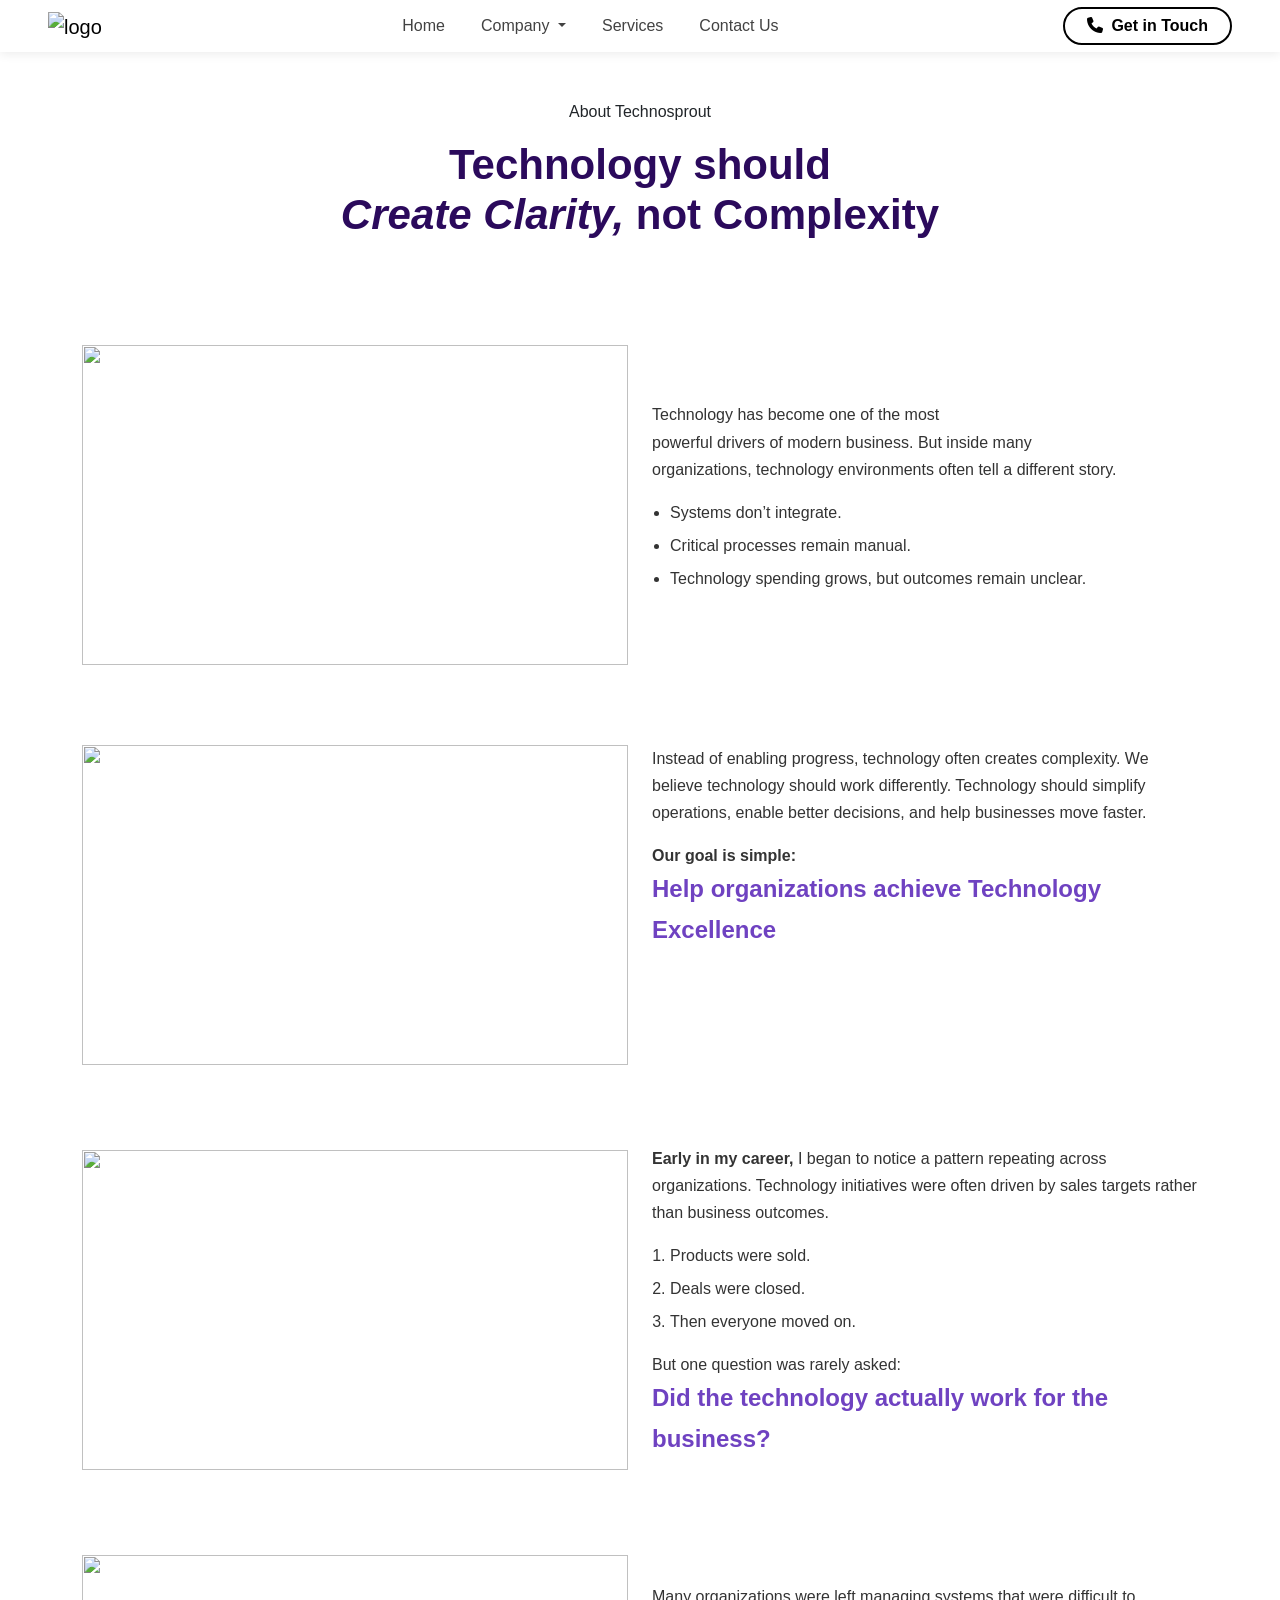
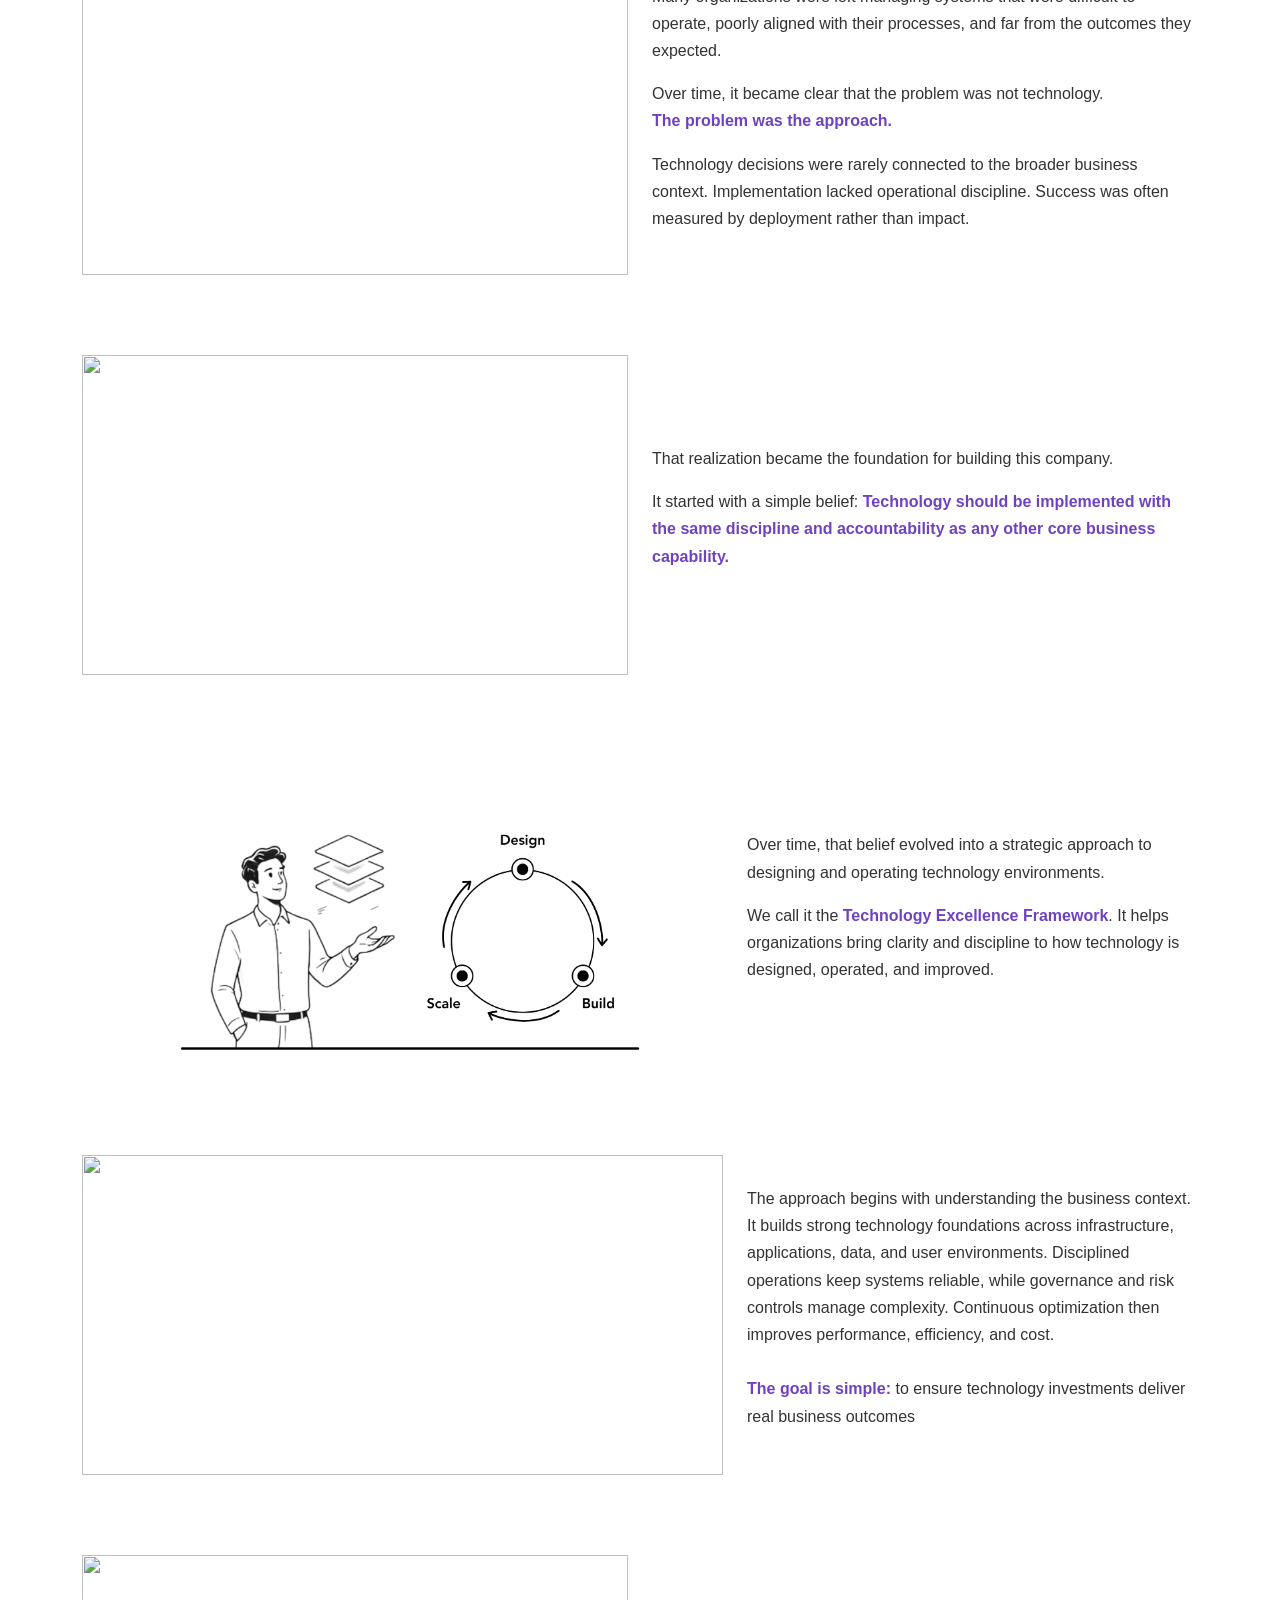
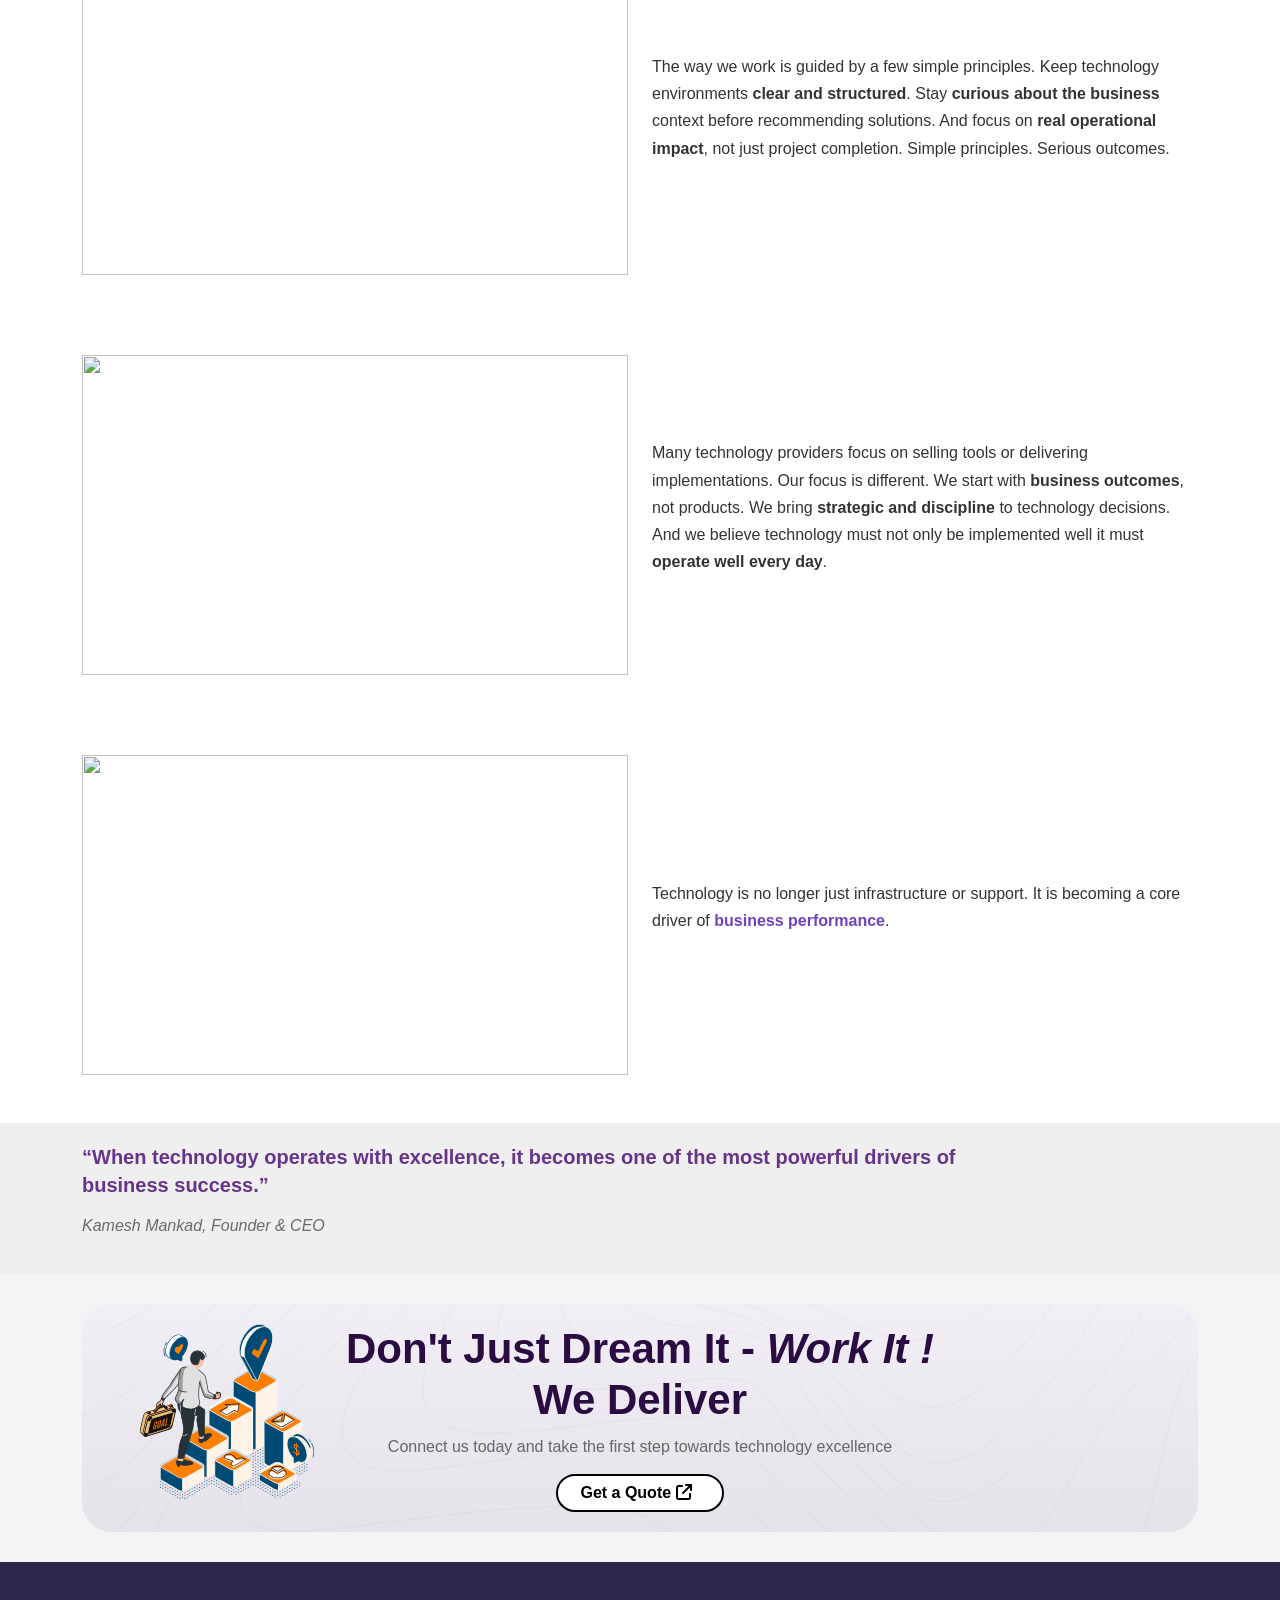
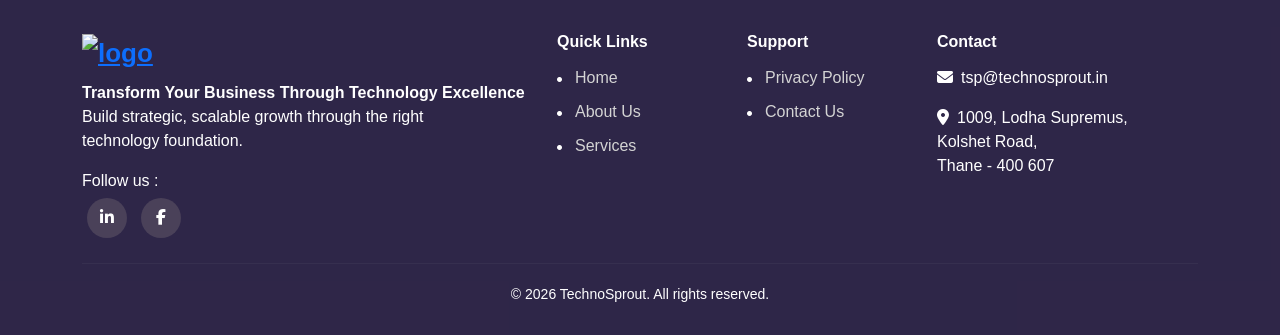
==== commit e7a2515d: "d" ====
--- a/about-us.html
+++ b/about-us.html
@@ -25,9 +25,12 @@
 </head>
 
 <body>
-    <a href="tel:+9594415599" class="call-float">
-        <i class="fa-solid fa-phone"></i>
-    </a>
+    <!-- <a href="tel:+9594415599" class="call-float">
+            <i class="fa-solid fa-phone"></i>
+        </a> -->
+    <button id="scrollTopBtn">
+        <i class="fa-solid fa-arrow-up"></i>
+    </button>
     <!-- HEADER -->
     <header class="main-header">
 
@@ -60,19 +63,19 @@
                             </a>
 
                             <ul class="dropdown-menu">
-                                <li><a class="dropdown-item" href="#">About Us</a></li>
-                                <li><a class="dropdown-item" href="#">Careers</a></li>
+                                <li><a class="dropdown-item" href="about-us.html">About Us</a></li>
+                                <!-- <li><a class="dropdown-item" href="#">Careers</a></li> -->
                             </ul>
 
                         </li>
 
                         <li class="nav-item">
-                            <a class="nav-link" href="#">Services</a>
+                            <a class="nav-link" href="services.html">Services</a>
                         </li>
 
-                        <li class="nav-item">
+                        <!-- <li class="nav-item">
                             <a class="nav-link" href="#">Blogs</a>
-                        </li>
+                        </li> -->
 
                         <li class="nav-item">
                             <a class="nav-link" href="contact.html">Contact Us</a>
@@ -80,7 +83,7 @@
 
                     </ul>
 
-                    <a class="btn btn-consult desktop-btn" href="tel:+919594415599">
+                    <a class="btn btn-consult desktop-btn" href="contact.html">
                         <i class="fa-solid fa-phone me-1"></i> Get in Touch
                     </a>
 
@@ -124,23 +127,23 @@
                         </button>
 
                         <ul class="dropdown-content">
-                            <li><a href="#">About Us</a></li>
-                            <li><a href="#">Careers</a></li>
+                            <li><a href="about-us.html">About Us</a></li>
+                            <!-- <li><a href="#">Careers</a></li> -->
                         </ul>
 
                     </li>
 
                     <li>
-                        <a href="#">Services</a>
+                        <a href="services.html">Services</a>
                     </li>
 
-                    <li>
+                    <!-- <li>
                         <a href="#">Capabilities</a>
                     </li>
 
                     <li>
                         <a href="#">Blogs</a>
-                    </li>
+                    </li> -->
 
                     <li>
                         <a href="contact.html">Contact</a>
@@ -162,12 +165,12 @@
 
                     <p>
                         <strong>Email</strong><br>
-                        <a href="mailto:support@technosprout.in">support@technosprout.in</a>
+                        <a href="mailto:tsp@technosprout.in">tsp@technosprout.in</a>
                     </p>
 
                     <p>
                         <strong>Phone</strong><br>
-                        <a href="tel:+919594415599">+91 95944 15599</a>
+                        <a href="contact.html">+91 95944 15599</a>
                     </p>
 
                     <div class="mobile-social">
@@ -185,11 +188,338 @@
 
     </header>
 
-  
-
-    
-
-
+    <section class="approach-section py-5">
+        <div class="container">
+
+            <div class="row justify-content-center">
+
+                <!-- CENTER CONTENT -->
+                <div class="col-lg-8 text-center">
+
+                    <p class="approach-desc">
+                        About Technosprout
+                    </p>
+
+                    <h2 class="approach-title">
+                        Technology should <br>
+                        <span>Create Clarity,</span>
+                        not Complexity
+                    </h2>
+
+                </div>
+
+            </div>
+
+        </div>
+    </section>
+
+    <section class="story-section py-5">
+        <div class="container">
+
+            <div class="row align-items-center story-row">
+
+                <!-- LEFT IMAGE -->
+                <div class="col-lg-6">
+                    <div class="story-img">
+                        <img src="assets/about/8.png" alt="">
+                    </div>
+                </div>
+
+                <!-- RIGHT CONTENT -->
+                <div class="col-lg-6 story-text">
+                    <p style="font-size: 16px;">
+                        Technology has become one of the most </br>powerful drivers of modern business.
+                        But inside many </br> organizations, technology environments often tell a different story.
+                    </p>
+                    <ul style="font-size: 16px;">
+                        <li>Systems don’t integrate.</li>
+                        <li>Critical processes remain manual.</li>
+                        <li>Technology spending grows, but outcomes remain unclear.</li>
+                    </ul>
+
+                </div>
+
+            </div>
+
+
+            <div class="row align-items-start story-row mt-5">
+
+                <div class="col-lg-6">
+                    <div class="story-img">
+                        <img src="assets/about/9.png" alt="">
+                    </div>
+                </div>
+
+                <div class="col-lg-6 story-text">
+
+                    <p style="font-size: 16px;">
+                        Instead of enabling progress, technology often creates complexity.
+                        We believe technology should work differently.
+                        Technology should simplify operations, enable better decisions,
+                        and help businesses move faster.
+                    </p>
+
+                    <strong style="font-size: 16px;">
+                        Our goal is simple:<br>
+                        <span style="color: #6f42c1; font-size: 24px;"> Help organizations achieve Technology
+                            Excellence</span>
+                    </strong>
+                </div>
+
+            </div>
+
+
+            <div class="row align-items-center story-row mt-5">
+
+                <div class="col-lg-6">
+                    <div class="story-img">
+                        <img src="assets/about/10.png" alt="">
+                    </div>
+                </div>
+
+                <div class="col-lg-6 story-text">
+                    <p style="font-size: 16px;">
+                        <b>Early in my career,</b> I began to notice a pattern repeating across organizations.
+                        Technology initiatives were often driven by sales targets rather than business outcomes.
+                    </p>
+
+                    <ol style="font-size: 16px;">
+                        <li>Products were sold.</li>
+                        <li>Deals were closed.</li>
+                        <li>Then everyone moved on.</li>
+                    </ol>
+
+                    <p style="font-size: 16px;">
+                        But one question was rarely asked:<br>
+                        <strong>
+                            <span style="color: #6f42c1; font-size: 24px;"> Did the technology actually work for the
+                                business?</span></strong>
+                    </p>
+
+                </div>
+
+            </div>
+
+            <div class="row align-items-center story-row mt-5">
+
+                <div class="col-lg-6">
+                    <div class="story-img">
+                        <img src="assets/about/11.png" alt="">
+                    </div>
+                </div>
+
+                <div class="col-lg-6 story-text">
+                    <p style="font-size: 16px;">
+                        Many organizations were left managing systems that were difficult to operate, poorly aligned
+                        with their processes, and far from the outcomes they expected.
+                    </p>
+
+                    <p style="font-size: 16px;">
+                        Over time, it became clear that the problem was not technology. </br>
+                        <b style="color: #6f42c1;">The problem was the approach.</b>
+                    </p>
+
+                    <p style="font-size: 16px;">
+                        Technology decisions were rarely connected to the broader business context. Implementation
+                        lacked operational discipline. Success was often measured by deployment rather than impact.
+                    </p>
+
+                </div>
+
+            </div>
+            <div class="row align-items-center story-row mt-5">
+
+                <div class="col-lg-6">
+                    <div class="story-img">
+                        <img src="assets/about/12.png" alt="">
+                    </div>
+                </div>
+
+                <div class="col-lg-6 story-text">
+                    <p style="font-size: 16px;">
+                        That realization became the foundation
+                        for building this company.
+                    </p>
+
+                    <p style="font-size: 16px;">
+                        It started with a simple belief:
+                        <b style="color: #6f42c1;">Technology should be implemented with the same discipline and
+                            accountability as any other
+                            core business capability.</b>
+                    </p>
+
+                </div>
+
+            </div>
+            <div class="row align-items-center story-row mt-5">
+
+                <div class="col-lg-7">
+                    <div class="story-img">
+                        <img src="assets/about/13.png" alt="">
+                    </div>
+                </div>
+
+                <div class="col-lg-5 story-text">
+                    <p style="font-size: 16px;">
+                        Over time, that belief evolved into a strategic approach to designing and operating technology
+                        environments.
+                    </p>
+
+                    <p style="font-size: 16px;">
+                        We call it the <b style="color: #6f42c1;">Technology Excellence Framework</b>.
+                        It helps organizations bring clarity and discipline to how technology is designed, operated, and
+                        improved.
+                    </p>
+
+                </div>
+
+            </div>
+            <div class="row align-items-center story-row mt-5">
+
+                <div class="col-lg-7">
+                    <div class="story-img">
+                        <img src="assets/about/14.png" alt="">
+                    </div>
+                </div>
+
+                <div class="col-lg-5 story-text">
+                    <p style="font-size: 16px;">
+                        The approach begins with understanding the business context.
+                        It builds strong technology foundations across infrastructure, applications, data, and user
+                        environments.
+                        Disciplined operations keep systems reliable, while governance and risk controls manage
+                        complexity.
+                        Continuous optimization then improves performance, efficiency, and cost.
+                        </br>
+                        </br>
+                        <b style="color: #6f42c1;">The goal is simple:</b> to ensure technology investments deliver real business outcomes
+
+                    </p>
+
+                </div>
+
+            </div>
+            <div class="row align-items-center story-row mt-5">
+
+                <div class="col-lg-6">
+                    <div class="story-img">
+                        <img src="assets/about/15.png" alt="">
+                    </div>
+                </div>
+
+                <div class="col-lg-6 story-text">
+                    <p style="font-size: 16px;">
+                        The way we work is guided by a few simple principles.
+                        Keep technology environments <b>clear and structured</b>.
+                        Stay <b>curious about the business</b> context before recommending solutions.
+                        And focus on <b>real operational impact</b>, not just project completion.
+                        Simple principles. Serious outcomes.
+                    </p>
+
+                </div>
+
+            </div>
+            <div class="row align-items-center story-row mt-5">
+
+                <div class="col-lg-6">
+                    <div class="story-img">
+                        <img src="assets/about/16.png" alt="">
+                    </div>
+                </div>
+
+                <div class="col-lg-6 story-text">
+                    <p style="font-size: 16px;">
+                        Many technology providers focus on selling tools or delivering implementations.
+                        Our focus is different.
+                        We start with <b> business outcomes</b>, not products.
+                        We bring <b>strategic and discipline</b> to technology decisions.
+                        And we believe technology must not only be implemented well it must <b>operate well every
+                            day</b>.
+                    </p>
+
+                </div>
+
+            </div>
+            <div class="row align-items-center story-row mt-5">
+
+                <div class="col-lg-6">
+                    <div class="story-img">
+                        <img src="assets/about/17.png" alt="">
+                    </div>
+                </div>
+
+                <div class="col-lg-6 story-text">
+                    <p style="font-size: 16px;">
+                        Technology is no longer just infrastructure or support.
+                        It is becoming a core driver of <b style="color: #6f42c1;">business performance</b>.
+
+                    </p>
+                </div>
+
+            </div>
+        </div>
+    </section>
+
+    <section class="quote-section">
+        <div class="container">
+
+            <div class="row">
+                <div class="col-lg-10">
+
+                    <div class="quote-box">
+
+                        <h3 class="quote-text">
+                            “When technology operates with excellence, it becomes
+                            one of the most powerful drivers of business success.”
+                        </h3>
+
+                        <p class="quote-author">
+                            Kamesh Mankad, Founder & CEO
+                        </p>
+
+                    </div>
+
+                </div>
+            </div>
+
+        </div>
+    </section>
+
+    <section class="cta-pro-section">
+        <div class="container">
+
+            <div class="cta-pro-card">
+
+                <!-- LEFT IMAGE -->
+                <div class="cta-pro-illustration">
+                    <img src="assets/cta1.svg" alt="">
+                </div>
+
+                <!-- CONTENT -->
+                <div class="cta-pro-content">
+
+                    <h2 class="approach-title">
+                        Don't Just Dream It - <span>Work It !</span> </br>
+                        We Deliver
+                    </h2>
+
+                    <p>
+                        Connect us today and take the first step towards technology excellence
+                    </p>
+
+                    <div class="cta-pro-buttons">
+
+                        <a href="contact.html" class="btn btn-consult">Get a Quote <i
+                                class="fa-solid fa-arrow-up-right-from-square me-2"></i></a>
+
+                    </div>
+
+                </div>
+
+            </div>
+
+        </div>
+    </section>
 
     <!-- FOOTER -->
     <footer class="footer">
@@ -200,18 +530,19 @@
 
                     <!-- Logo + About -->
                     <div class="col-lg-5 col-md-6">
-                        <a class="footer-logo d-inline-block mb-2" href="#">
+                        <a class="footer-logo d-inline-block mb-2" href="index.html">
                             <img src="assets/footer-logo.png" alt="logo">
                         </a>
-                        <p class="footer-text">
-                            Transform Your Business Through Technology Excellence
-                            Build structured, scalable growth through the right
-                            technology foundation.
+                        <p class="footer-text" style="font-size: 16px;">
+                            <b>Transform Your Business Through Technology Excellence </b></br>
+                            Build strategic, scalable growth through the right
+                            </br> technology foundation.
                         </p>
                         <div class="social-icons">
                             <span>Follow us :</span>
                             </br>
-                            <a href="#"><i class="fab fa-linkedin-in"></i></a>
+                            <a href="https://www.linkedin.com/company/technosprout/"><i
+                                    class="fab fa-linkedin-in"></i></a>
                             <a href="#"><i class="fab fa-facebook-f"></i></a>
                             <!-- <a href="#"><i class="fab fa-instagram"></i></a>
                             <a href="#"><i class="fab fa-youtube"></i></a> -->
@@ -222,11 +553,12 @@
                     <div class="col-lg-2 col-md-6">
                         <h6 class="footer-title">Quick Links</h6>
                         <ul class="footer-links">
-                            <li><a href="#">About Us</a></li>
-                            <li><a href="#">Services</a></li>
-                            <li><a href="#">Blogs</a></li>
+                            <li><a href="index.html" style="font-size: 16px;">Home</a></li>
+                            <li><a href="about-us.html" style="font-size: 16px;">About Us</a></li>
+                            <li><a href="services.html" style="font-size: 16px;">Services</a></li>
+                            <!--  <li><a href="#">Blogs</a></li>
                             <li><a href="#">Capabilities</a></li>
-                            <li><a href="#">Careers</a></li>
+                            <li><a href="#">Careers</a></li> -->
                         </ul>
                     </div>
 
@@ -234,19 +566,20 @@
                     <div class="col-lg-2 col-md-6">
                         <h6 class="footer-title">Support</h6>
                         <ul class="footer-links">
-                            <li><a href="#">Privacy Policy</a></li>
-                            <li><a href="contact.html">Contact Us</a></li>
+                            <li><a href="privacy-policy.html" style="font-size: 16px;">Privacy Policy</a></li>
+                            <li><a href="contact.html" style="font-size: 16px;">Contact Us</a></li>
                         </ul>
                     </div>
 
                     <!-- Contact -->
                     <div class="col-lg-3 col-md-6">
                         <h6 class="footer-title">Contact</h6>
-                        <p><a href="tel:+9594415599" style="color: #fff;">+91 95944 15599</a></p>
-                        <p> <a href="mailto:support@technosprout.in" style="color: #fff;">support@technosprout.in</a>
+                        <!-- <p><a href="tel:+9594415599" style="color: #fff;">+91 95944 15599</a></p> -->
+                        <p> <a href="mailto:tsp@technosprout.in" style="color: #fff; font-size: 16px;"><i
+                                    class="fa-solid fa-envelope me-2"></i>tsp@technosprout.in</a>
                         </p>
-                        <p>
-                            1009, Lodha Supremus,</br> Kolshet Road,<br>
+                        <p style="font-size: 16px;">
+                            <i class="fa-solid fa-location-dot me-2"></i>1009, Lodha Supremus,</br> Kolshet Road,<br>
                             Thane - 400 607
                         </p>
                     </div>
@@ -257,14 +590,14 @@
 
                 <div class="footer-bottom"
                     style="display:flex; justify-content:center; align-items:center; font-size: 22px;">
-                    <p style="margin:0;">Copyright © 2026 All Rights Reserved.</p>
+                    <p style="margin:0;">© 2026 TechnoSprout. All rights reserved.</p>
                 </div>
 
             </div>
         </div>
     </footer>
 
-      <script>
+    <script>
 
         document.querySelectorAll(".dropdown-btn").forEach(button => {
 
@@ -311,8 +644,6 @@
         }, 3000);
 
     </script>
-
-
 
 
     <script src="https://cdn.jsdelivr.net/npm/bootstrap@5.3.2/dist/js/bootstrap.bundle.min.js"></script>
@@ -337,6 +668,25 @@
         });
     </script>
 
+    <script>
+        const scrollBtn = document.getElementById("scrollTopBtn");
+
+        window.onscroll = function () {
+            if (document.body.scrollTop > 200 || document.documentElement.scrollTop > 200) {
+                scrollBtn.style.display = "block";
+            } else {
+                scrollBtn.style.display = "none";
+            }
+        };
+
+        scrollBtn.onclick = function () {
+            window.scrollTo({
+                top: 0,
+                behavior: "smooth"
+            });
+        };
+    </script>
+
 
 </body>
 
--- a/style.css
+++ b/style.css
@@ -311,8 +311,9 @@
 }
 
 .hero-title span {
-    color: #591487;
+    color: #36005a;
     font-style: italic;
+    font-weight: 850;
 }
 
 /* TEXT */
@@ -480,9 +481,10 @@
 /* Numbers */
 
 .impact-box h3 {
-    font-size: 64px;
+    font-size: 55px;
     font-weight: 700;
     color: #66358b;
+    margin-top: 15px;
 }
 
 /* Text under numbers */
@@ -584,11 +586,11 @@
     margin-bottom: 15px;
 }
 
-.footer-text {
+/* .footer-text {
     font-size: 14px;
     line-height: 1.6;
     color: #d4d4d4;
-}
+} */
 
 .footer-title {
     font-size: 16px;
@@ -630,7 +632,7 @@
 
 .footer-divider {
     border-color: rgba(255, 255, 255, 0.15);
-    margin: 40px 0 20px;
+    margin: 20px 0 20px;
 }
 
 .footer-bottom {
@@ -660,7 +662,7 @@
     line-height: 40px;
     text-align: center;
     border-radius: 50%;
-    background: #222;
+    background: #8f82824a;
     color: #fff;
     margin: 5px;
     transition: 0.3s;
@@ -811,7 +813,7 @@
 /* Industries We Serve */
 .business-section {
     padding: 40px 0;
-    background: #f5f5f5;
+    /* background: #f5f5f5; */
 }
 
 .tag {
@@ -1176,7 +1178,7 @@
 }
 
 .services-subtitle {
-    max-width: 520px;
+    /* max-width: 520px; */
     margin: auto;
     color: #666;
     font-size: 16px;
@@ -1231,12 +1233,41 @@
     color: #fff;
     border-radius: 22px;
     padding: 25px;
+
     display: flex;
     flex-direction: column;
     justify-content: space-between;
+
     opacity: 0;
     transform: translateY(30px);
     transition: .4s;
+}
+
+
+.service-card-two-hover {
+    position: absolute;
+    top: 0;
+    left: 0;
+    width: 100%;
+    height: 100%;
+    background: #5a2d91;
+    color: #fff;
+    border-radius: 22px;
+    padding: 25px;
+
+    display: flex;
+    flex-direction: column;
+    justify-content: center; /* center content */
+    gap: 15px; /* auto spacing */
+
+    opacity: 0;
+    transform: translateY(30px);
+    transition: .4s;
+}
+
+.service-card-two-hover p {
+    font-size: 15px;
+    line-height: 1.5;
 }
 
 .service-card-hover p {
@@ -1360,7 +1391,7 @@
 }
 
 .choose-card p {
-    font-size: 14px;
+    font-size: 16px;
     color: #666;
     line-height: 1.6;
 }
@@ -1426,7 +1457,7 @@
 /* item */
 
 .benefit-item {
-    padding: 20px 25px;
+    padding: 20px 10px;
     position: relative;
 }
 
@@ -1445,8 +1476,8 @@
 /* icon */
 
 .benefit-item img {
-    width: 45px;
-    margin-bottom: 10px;
+    width: 54px;
+    margin-bottom: 13px;
 }
 
 /* text */
@@ -1768,7 +1799,7 @@
 
 .contact-item a {
     text-decoration: none;
-    color: #2b2b8f;
+    color: #36005A;
     /* same blue color like screenshot */
     transition: color 0.3s ease;
 }
@@ -2065,89 +2096,6 @@
 
 }
 
-/* operating model section (Services) */
-.logic-section {
-    padding: 80px 0;
-    background: #f6f6f6;
-}
-
-.logic-container {
-    max-width: 900px;
-    margin: auto;
-}
-
-/* timeline */
-
-.logic-timeline {
-    position: relative;
-    padding-left: 80px;
-}
-
-/* dotted line */
-
-.logic-timeline:before {
-    content: "";
-    position: absolute;
-    left: 34px;
-    top: 0;
-    bottom: 0;
-    width: 2px;
-    border-left: 2px dashed #cfcfcf;
-}
-
-/* item */
-
-.logic-item {
-    position: relative;
-    margin-bottom: 55px;
-}
-
-/* half circle */
-
-.logic-dot {
-    position: absolute;
-    left: -62px;
-    top: 0;
-    width: 56px;
-    height: 28px;
-    background: #fff;
-    border-radius: 50px 50px 0 0;
-    box-shadow: 0 3px 6px rgba(0, 0, 0, 0.15);
-}
-
-/* content */
-
-.logic-content h4 {
-    font-size: 16px;
-    margin-bottom: 6px;
-    color: #111;
-}
-
-.logic-content p {
-    font-size: 13px;
-    color: #666;
-    line-height: 1.6;
-    margin: 0;
-}
-
-/* responsive */
-
-@media (max-width:768px) {
-
-    .logic-timeline {
-        padding-left: 60px;
-    }
-
-    .logic-dot {
-        left: -50px;
-        width: 46px;
-        height: 24px;
-    }
-
-}
-
-/* cta section */
-
 /* SECTION */
 
 .cta-ex-section {
@@ -2342,9 +2290,9 @@
 
     margin-bottom: 40px;
 
-    box-shadow: 0 15px 35px rgba(0, 0, 0, 0.08);
-
-    transition: all .3s ease;
+    box-shadow: 0 15px 15px rgba(0, 0, 0, 0.08);
+
+    transition: height .4s ease;
 }
 
 /* stacking spacing */
@@ -2400,4 +2348,319 @@
         top: 100px;
     }
 
+}
+
+/* operating model section (Services) */
+/* SECTION BACKGROUND */
+
+.operating-model-section {
+    background: #f7f7f9;
+}
+
+
+/* IMAGE */
+
+.framework-image {
+    min-height: 420px;
+    display: flex;
+    align-items: center;
+    justify-content: center;
+}
+
+.framework-image img {
+    max-width: 100%;
+}
+
+
+/* TIMELINE WRAPPER */
+
+.timeline-wrapper {
+    position: relative;
+    padding-left: 80px;
+}
+
+
+/* BASE DOTTED LINE */
+
+.timeline-wrapper::before {
+    content: "";
+    position: absolute;
+    left: 30px;
+    top: 0;
+    bottom: 0;
+    border-left: 2px dashed #d4d4d4;
+}
+
+
+/* ANIMATED PROGRESS LINE */
+
+.timeline-progress {
+    position: absolute;
+    left: 30px;
+    top: 0;
+    width: 3px;
+    height: 0;
+
+    background: linear-gradient(to bottom,
+            #6a4cff,
+            #9a63ff,
+            #ff7bd5,
+            #ff9a4a,
+            #ffc94a,
+            #3ddc97);
+
+    transition: height .8s cubic-bezier(.22, .61, .36, 1);
+}
+
+
+/* TIMELINE ITEM */
+
+.timeline-item {
+    position: relative;
+    display: flex;
+    align-items: flex-start;
+    margin-bottom: 45px;
+}
+
+
+/* CIRCLE */
+
+.timeline-circle {
+
+    position: absolute;
+    left: -70px;
+
+    width: 42px;
+    height: 42px;
+
+    border-radius: 50%;
+    background: #fff;
+
+    border: 2px solid #66358b;
+
+    display: flex;
+    align-items: center;
+    justify-content: center;
+
+    font-weight: 600;
+    color: #66358b;
+
+    box-shadow: 0 6px 15px rgba(0, 0, 0, 0.15);
+
+    transition: all .35s ease;
+}
+
+
+/* CONTENT */
+
+.timeline-content h5 {
+    font-weight: 600;
+    margin-bottom: 6px;
+    transition: .3s;
+}
+
+.timeline-content p {
+    font-size: 14px;
+    color: #666;
+    margin: 0;
+    line-height: 1.6;
+    transition: .3s;
+}
+
+
+/* ACTIVE STATE */
+
+.timeline-item.active .timeline-circle {
+    /* background:#66358b; */
+    color: #000000;
+    /* box-shadow:0 0 18px rgba(102,53,139,.7); */
+    transform: scale(1.15);
+}
+
+.timeline-item.active h5 {
+    color: #66358b;
+}
+
+.timeline-item.active p {
+    color: #333;
+}
+
+
+/* HOVER EFFECT */
+
+.timeline-item:hover .timeline-circle {
+    transform: scale(1.12);
+    box-shadow: 0 0 15px rgba(102, 53, 139, .5);
+}
+
+.timeline-item:hover h5 {
+    color: #66358b;
+}
+
+
+/* RESPONSIVE TABLET */
+
+@media(max-width:992px) {
+
+    .framework-image {
+        margin-bottom: 40px;
+    }
+
+    .timeline-wrapper {
+        padding-left: 70px;
+    }
+
+}
+
+
+/* RESPONSIVE MOBILE */
+
+@media(max-width:576px) {
+
+    .timeline-wrapper {
+        padding-left: 70px;
+    }
+
+    .timeline-circle {
+        left: -55px;
+        width: 34px;
+        height: 34px;
+        font-size: 13px;
+    }
+
+    .timeline-item {
+        margin-bottom: 35px;
+    }
+
+    .timeline-content h5 {
+        font-size: 16px;
+    }
+
+    .timeline-content p {
+        font-size: 13px;
+    }
+
+}
+
+
+/* .story-section {
+    background: #efefef;
+} */
+
+
+.story-img {
+    width: 100%;
+    height: 320px;
+    /* background: #d9d9d9; */
+    
+    overflow: hidden;
+}
+
+.story-img img {
+    width: 100%;
+    height: 100%;
+    object-fit: cover;
+}
+
+/* .story-img {
+    width: 100%;
+    height: 220px;
+    background: #d9d9d9;
+    overflow: hidden;
+    border: 2px solid #e5e5e5;
+    border-radius: 8px; 
+}
+
+.story-img img {
+    width: 100%;
+    height: 100%;
+    object-fit: cover;
+} */
+
+.story-text {
+    font-size: 14px;
+    color: #333;
+    line-height: 1.7;
+}
+
+.story-text ul {
+    padding-left: 18px;
+    margin-bottom: 15px;
+}
+
+.story-text ol {
+    padding-left: 18px;
+    margin: 10px 0 15px;
+}
+
+.story-text li {
+    margin-bottom: 6px;
+}
+
+.quote-section {
+    background: #efefef;
+}
+
+.quote-box {
+    text-align: left;
+    padding: 20px 0;
+}
+
+.quote-text {
+    font-size: 20px;
+    font-weight: 600;
+    color: #66358b;
+    line-height: 1.4;
+    margin-bottom: 15px;
+}
+
+.quote-author {
+    font-size: 16px;
+    color: #6b6b6b;
+    font-style: italic;
+}
+
+@media (max-width:768px) {
+
+    .quote-text {
+        font-size: 22px;
+    }
+
+    .quote-author {
+        font-size: 14px;
+    }
+
+}
+
+.mt-5 {
+    margin-top: 5rem !important;
+}
+
+/* scroll to top */
+
+#scrollTopBtn {
+    position: fixed;
+    bottom: 30px;
+    right: 30px;
+    width: 48px;
+    height: 48px;
+    border: none;
+    background: #66358b;
+    color: #fff;
+    border-radius: 50%;
+    font-size: 18px;
+    cursor: pointer;
+    display: none;
+    z-index: 999;
+    box-shadow: 0 6px 18px rgba(0,0,0,0.2);
+    transition: all 0.3s ease;
+}
+
+#scrollTopBtn:hover {
+    background: #7a45a3;
+    transform: translateY(-4px);
+}
+
+#scrollTopBtn i {
+    line-height: 48px;
 }
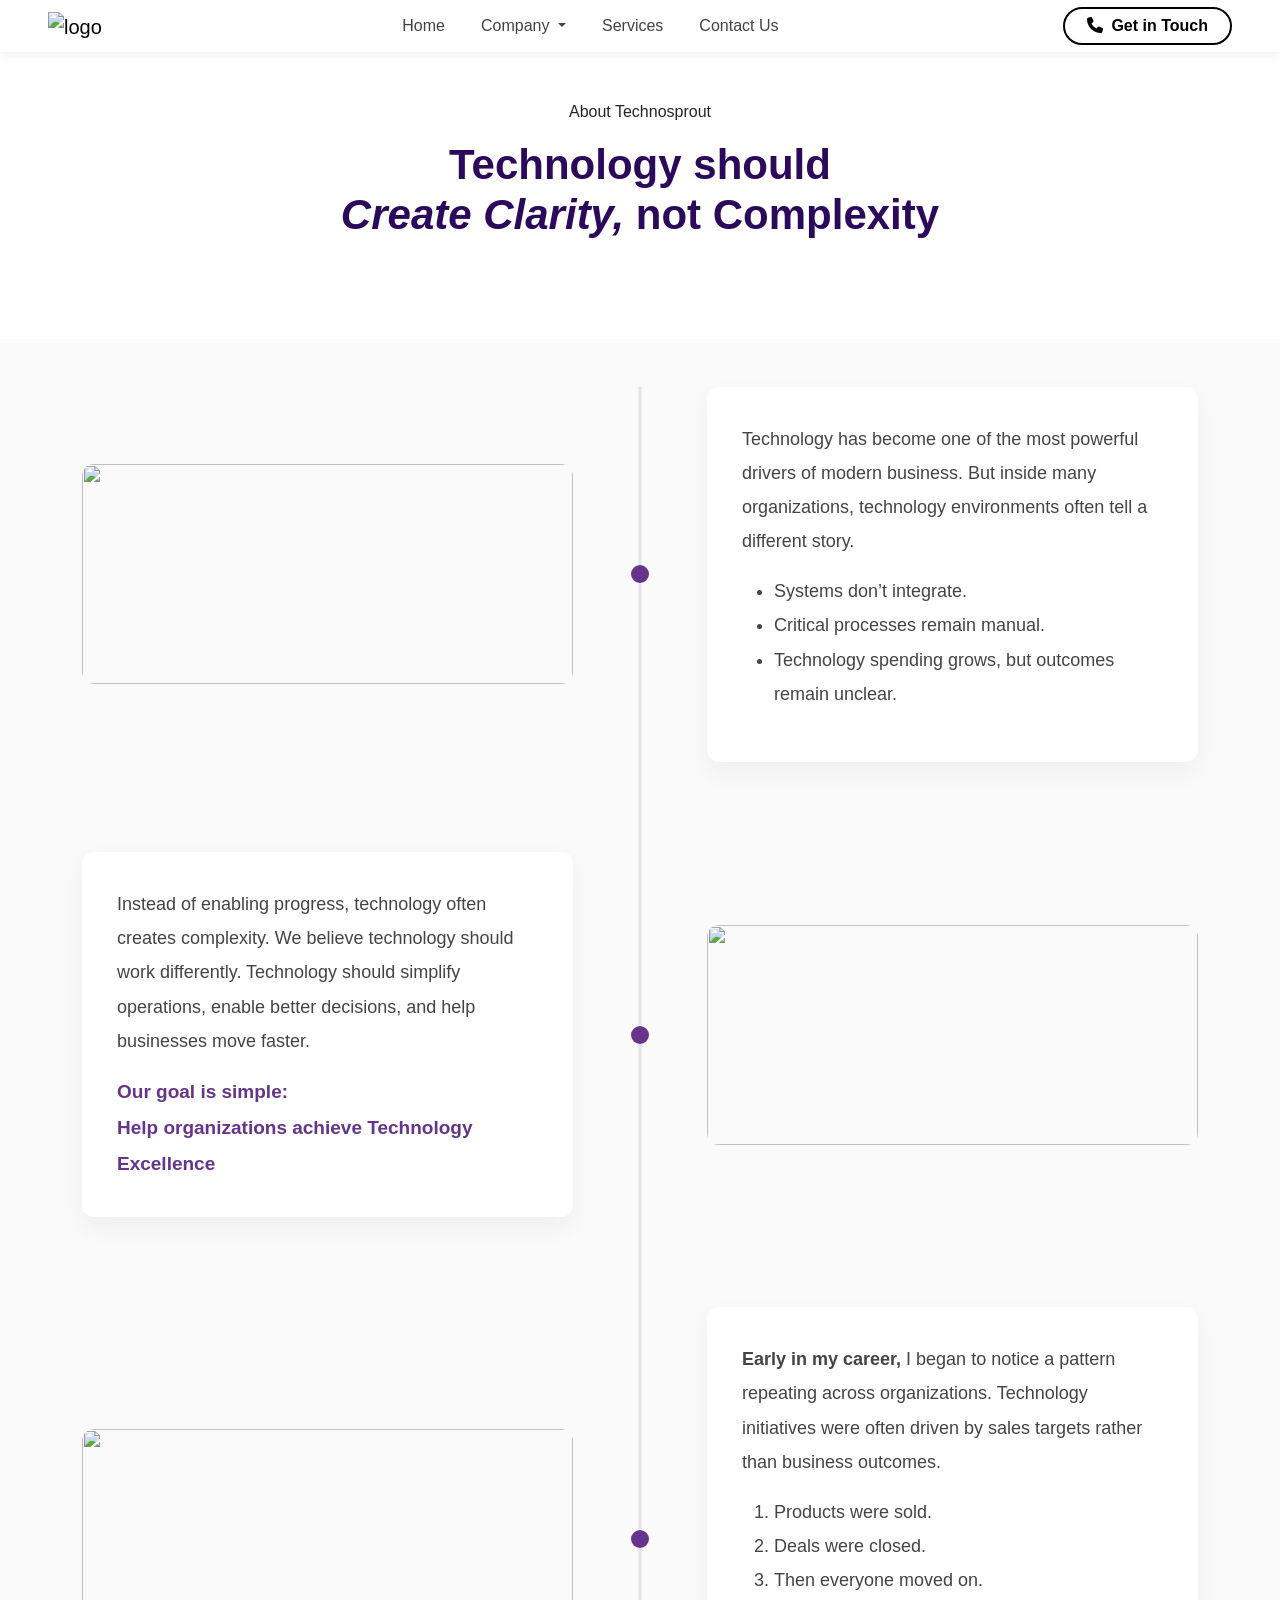
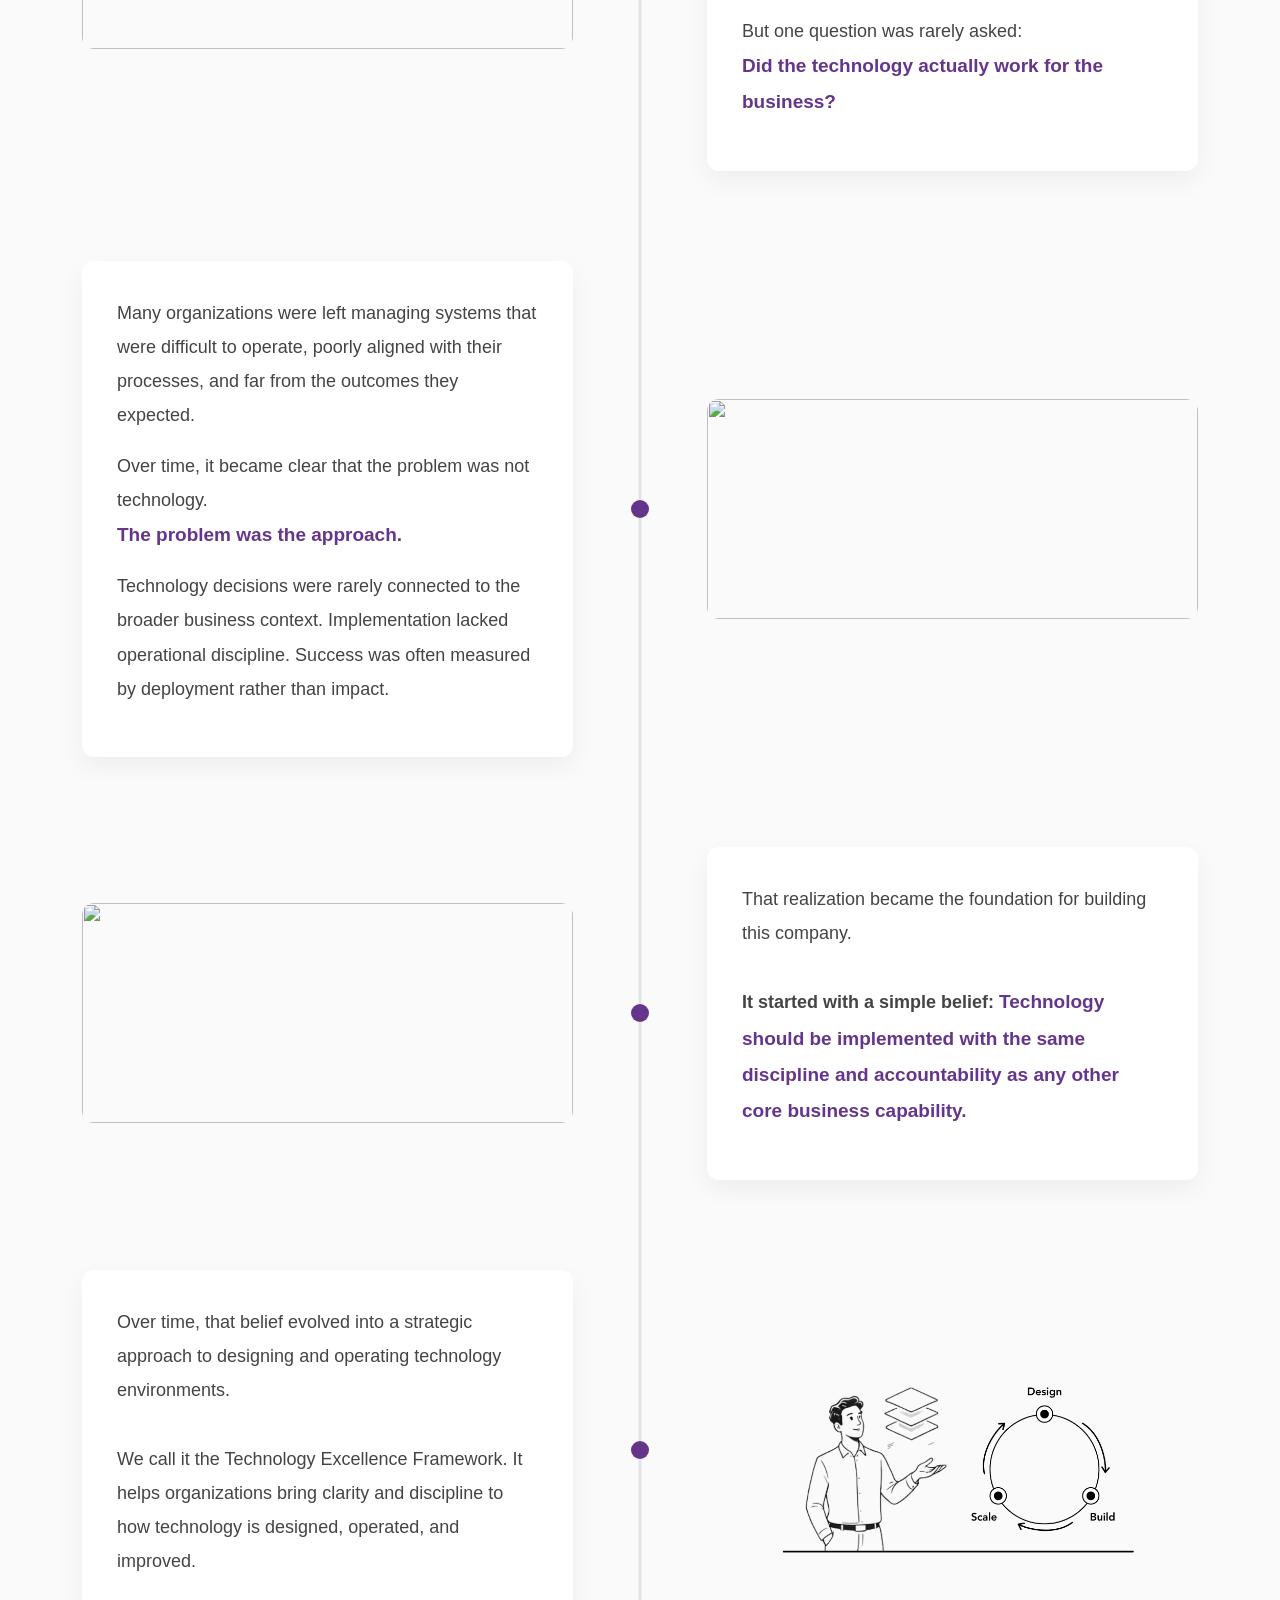
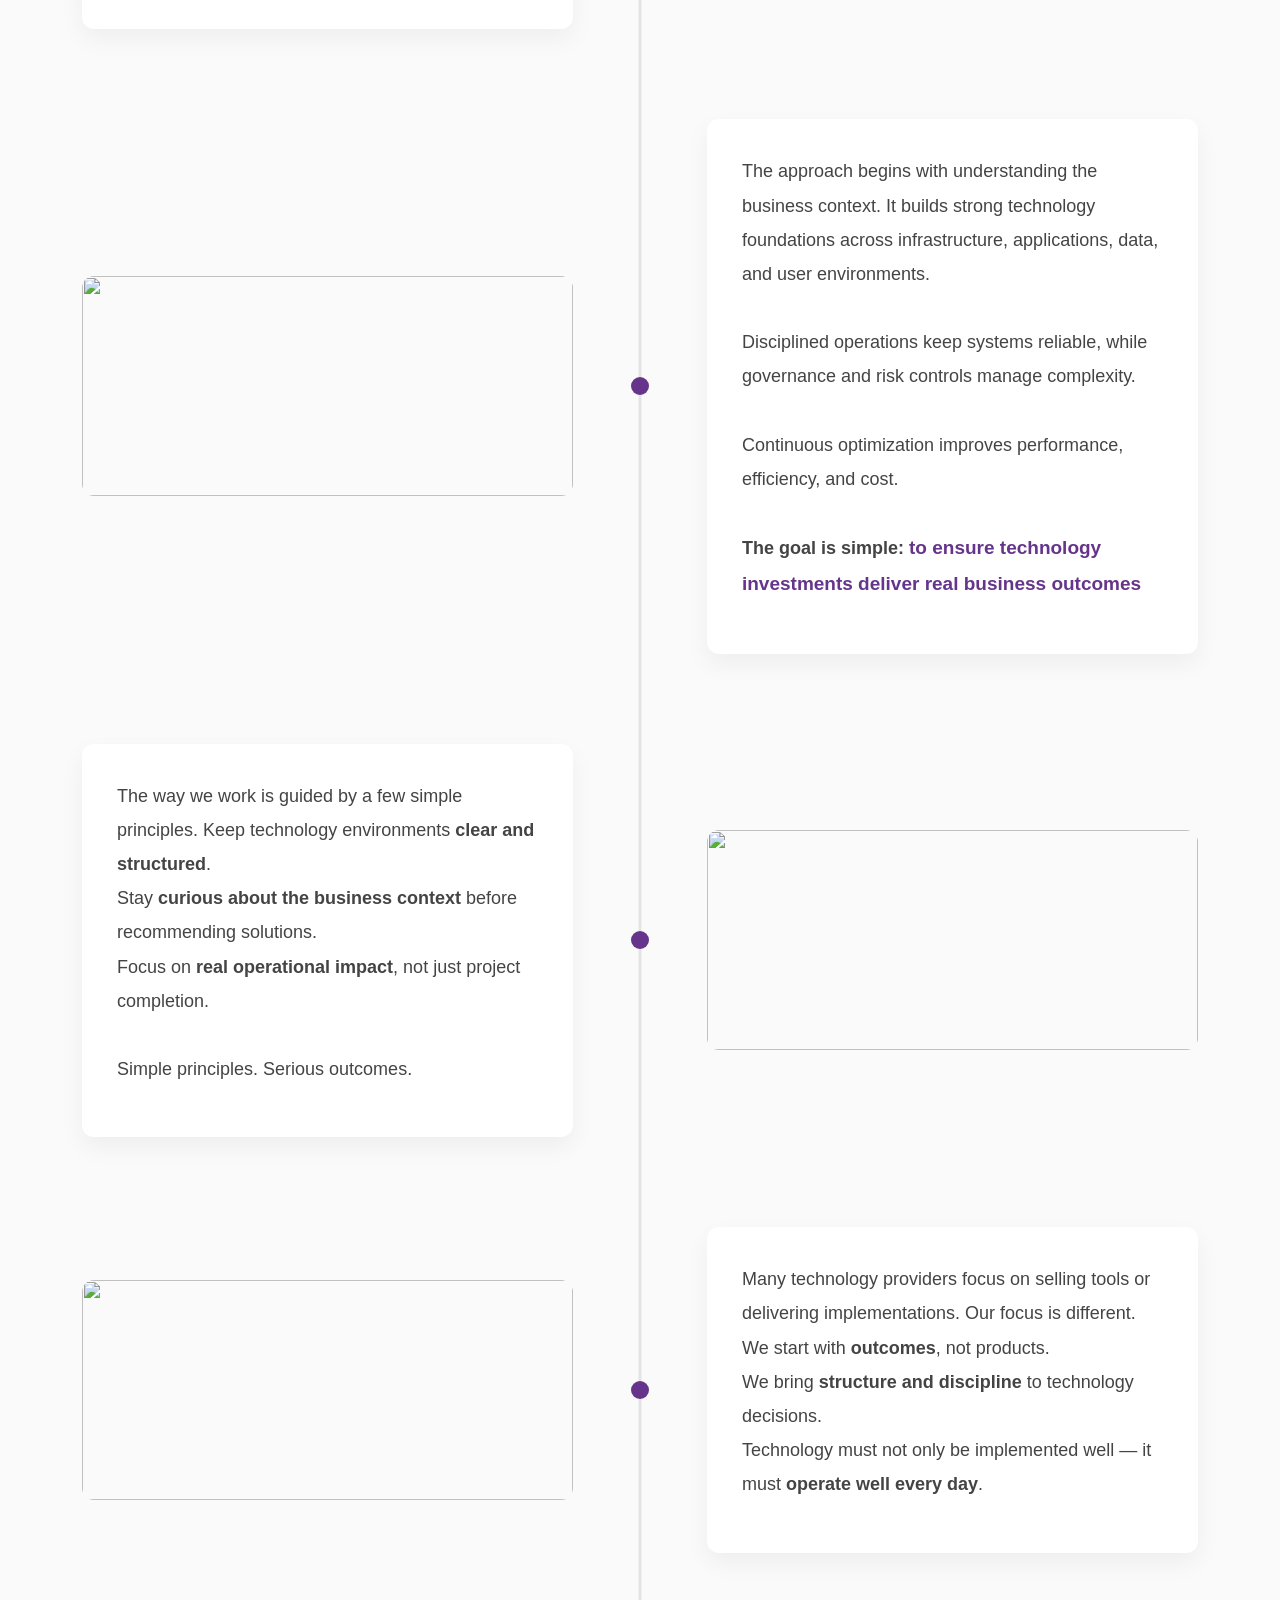
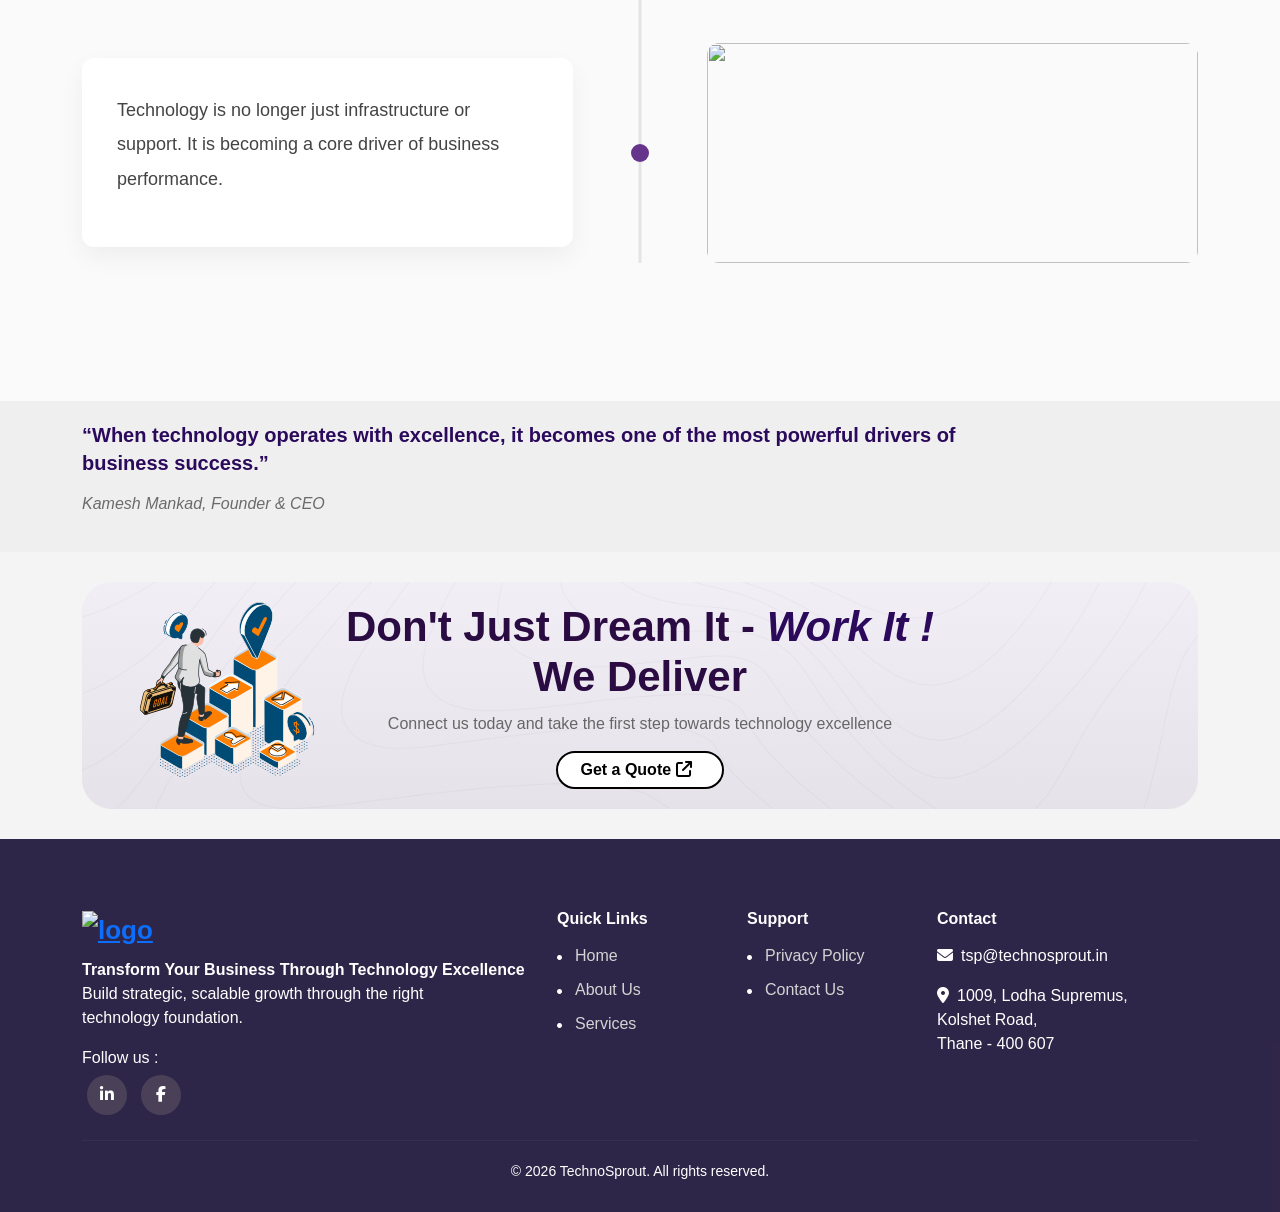
==== commit 388db442: "Merge pull request #1 from siddhesh-technosprout/main new changes" ====
--- a/about-us.html
+++ b/about-us.html
@@ -175,8 +175,8 @@
 
                     <div class="mobile-social">
 
-                        <a href="#"><i class="bi bi-facebook"></i></a>
-                        <a href="#"><i class="bi bi-linkedin"></i></a>
+                        <a href="https://www.facebook.com/technosproutspl"><i class="bi bi-facebook"></i></a>
+                        <a href="https://www.linkedin.com/company/technosprout"><i class="bi bi-linkedin"></i></a>
 
                     </div>
 
@@ -213,252 +213,269 @@
         </div>
     </section>
 
-    <section class="story-section py-5">
+    <section class="journey-section py-5">
         <div class="container">
 
-            <div class="row align-items-center story-row">
-
-                <!-- LEFT IMAGE -->
-                <div class="col-lg-6">
-                    <div class="story-img">
+            <div class="journey-timeline">
+
+                <!-- ITEM 1 -->
+                <div class="journey-item">
+                    <div class="journey-img">
                         <img src="assets/about/8.png" alt="">
                     </div>
-                </div>
-
-                <!-- RIGHT CONTENT -->
-                <div class="col-lg-6 story-text">
-                    <p style="font-size: 16px;">
-                        Technology has become one of the most </br>powerful drivers of modern business.
-                        But inside many </br> organizations, technology environments often tell a different story.
-                    </p>
-                    <ul style="font-size: 16px;">
-                        <li>Systems don’t integrate.</li>
-                        <li>Critical processes remain manual.</li>
-                        <li>Technology spending grows, but outcomes remain unclear.</li>
-                    </ul>
-
-                </div>
-
-            </div>
-
-
-            <div class="row align-items-start story-row mt-5">
-
-                <div class="col-lg-6">
-                    <div class="story-img">
+
+                    <div class="journey-card">
+                        <p>
+                            Technology has become one of the most powerful drivers of modern business.
+                            But inside many organizations, technology environments often tell a different story.
+                        </p>
+
+                        <ul>
+                            <li>Systems don’t integrate.</li>
+                            <li>Critical processes remain manual.</li>
+                            <li>Technology spending grows, but outcomes remain unclear.</li>
+                        </ul>
+                    </div>
+                </div>
+
+
+                <!-- ITEM 2 -->
+                <div class="journey-item reverse">
+                    <div class="journey-img">
                         <img src="assets/about/9.png" alt="">
                     </div>
-                </div>
-
-                <div class="col-lg-6 story-text">
-
-                    <p style="font-size: 16px;">
-                        Instead of enabling progress, technology often creates complexity.
-                        We believe technology should work differently.
-                        Technology should simplify operations, enable better decisions,
-                        and help businesses move faster.
-                    </p>
-
-                    <strong style="font-size: 16px;">
-                        Our goal is simple:<br>
-                        <span style="color: #6f42c1; font-size: 24px;"> Help organizations achieve Technology
-                            Excellence</span>
-                    </strong>
-                </div>
-
-            </div>
-
-
-            <div class="row align-items-center story-row mt-5">
-
-                <div class="col-lg-6">
-                    <div class="story-img">
+
+                    <div class="journey-card">
+
+                        <p>
+                            Instead of enabling progress, technology often creates complexity.
+                            We believe technology should work differently.
+                            Technology should simplify operations, enable better decisions,
+                            and help businesses move faster.
+                        </p>
+
+                        <span class="journey-highlight">
+                            Our goal is simple:<br>
+                            Help organizations achieve Technology Excellence
+                        </span>
+
+                    </div>
+                </div>
+
+
+                <!-- ITEM 3 -->
+                <div class="journey-item">
+                    <div class="journey-img">
                         <img src="assets/about/10.png" alt="">
                     </div>
-                </div>
-
-                <div class="col-lg-6 story-text">
-                    <p style="font-size: 16px;">
-                        <b>Early in my career,</b> I began to notice a pattern repeating across organizations.
-                        Technology initiatives were often driven by sales targets rather than business outcomes.
-                    </p>
-
-                    <ol style="font-size: 16px;">
-                        <li>Products were sold.</li>
-                        <li>Deals were closed.</li>
-                        <li>Then everyone moved on.</li>
-                    </ol>
-
-                    <p style="font-size: 16px;">
-                        But one question was rarely asked:<br>
-                        <strong>
-                            <span style="color: #6f42c1; font-size: 24px;"> Did the technology actually work for the
-                                business?</span></strong>
-                    </p>
-
-                </div>
-
-            </div>
-
-            <div class="row align-items-center story-row mt-5">
-
-                <div class="col-lg-6">
-                    <div class="story-img">
+
+                    <div class="journey-card">
+
+                        <p>
+                            <b>Early in my career,</b> I began to notice a pattern repeating across organizations.
+                            Technology initiatives were often driven by sales targets rather than business outcomes.
+                        </p>
+
+                        <ol>
+                            <li>Products were sold.</li>
+                            <li>Deals were closed.</li>
+                            <li>Then everyone moved on.</li>
+                        </ol>
+
+                        <p>
+                            But one question was rarely asked:<br>
+                            <span class="journey-highlight">
+                                Did the technology actually work for the business?
+                            </span>
+                        </p>
+
+                    </div>
+                </div>
+
+
+                <!-- ITEM 4 -->
+                <div class="journey-item reverse">
+                    <div class="journey-img">
                         <img src="assets/about/11.png" alt="">
                     </div>
-                </div>
-
-                <div class="col-lg-6 story-text">
-                    <p style="font-size: 16px;">
-                        Many organizations were left managing systems that were difficult to operate, poorly aligned
-                        with their processes, and far from the outcomes they expected.
-                    </p>
-
-                    <p style="font-size: 16px;">
-                        Over time, it became clear that the problem was not technology. </br>
-                        <b style="color: #6f42c1;">The problem was the approach.</b>
-                    </p>
-
-                    <p style="font-size: 16px;">
-                        Technology decisions were rarely connected to the broader business context. Implementation
-                        lacked operational discipline. Success was often measured by deployment rather than impact.
-                    </p>
-
-                </div>
-
-            </div>
-            <div class="row align-items-center story-row mt-5">
-
-                <div class="col-lg-6">
-                    <div class="story-img">
+
+                    <div class="journey-card">
+
+                        <p>
+                            Many organizations were left managing systems that were difficult to operate,
+                            poorly aligned with their processes, and far from the outcomes they expected.
+                        </p>
+
+                        <p>
+                            Over time, it became clear that the problem was not technology.<br>
+                            <b class="journey-highlight">The problem was the approach.</b>
+                        </p>
+
+                        <p>
+                            Technology decisions were rarely connected to the broader business context.
+                            Implementation lacked operational discipline.
+                            Success was often measured by deployment rather than impact.
+                        </p>
+
+                    </div>
+                </div>
+
+
+                <!-- ITEM 5 -->
+                <div class="journey-item">
+                    <div class="journey-img">
                         <img src="assets/about/12.png" alt="">
                     </div>
-                </div>
-
-                <div class="col-lg-6 story-text">
-                    <p style="font-size: 16px;">
-                        That realization became the foundation
-                        for building this company.
-                    </p>
-
-                    <p style="font-size: 16px;">
-                        It started with a simple belief:
-                        <b style="color: #6f42c1;">Technology should be implemented with the same discipline and
-                            accountability as any other
-                            core business capability.</b>
-                    </p>
-
-                </div>
-
-            </div>
-            <div class="row align-items-center story-row mt-5">
-
-                <div class="col-lg-7">
-                    <div class="story-img">
+
+                    <div class="journey-card">
+
+                        <p>
+                            That realization became the foundation for building this company.
+                            <br><br>
+                            <b>It started with a simple belief:</b>
+                            <span class="journey-highlight">
+                                Technology should be implemented with the same discipline and accountability
+                                as any other core business capability.
+                            </span>
+                        </p>
+
+                    </div>
+                </div>
+
+
+                <!-- ITEM 6 -->
+                <div class="journey-item reverse">
+                    <div class="journey-img">
                         <img src="assets/about/13.png" alt="">
                     </div>
-                </div>
-
-                <div class="col-lg-5 story-text">
-                    <p style="font-size: 16px;">
-                        Over time, that belief evolved into a strategic approach to designing and operating technology
-                        environments.
-                    </p>
-
-                    <p style="font-size: 16px;">
-                        We call it the <b style="color: #6f42c1;">Technology Excellence Framework</b>.
-                        It helps organizations bring clarity and discipline to how technology is designed, operated, and
-                        improved.
-                    </p>
-
-                </div>
-
-            </div>
-            <div class="row align-items-center story-row mt-5">
-
-                <div class="col-lg-7">
-                    <div class="story-img">
+
+                    <div class="journey-card">
+
+                        <p>
+                            Over time, that belief evolved into a strategic approach to designing and
+                            operating technology environments.
+                            <br><br>
+                            We call it the Technology Excellence Framework.
+                            It helps organizations bring clarity and discipline to how technology is
+                            designed, operated, and improved.
+                        </p>
+
+                    </div>
+                </div>
+
+
+                <!-- ITEM 7 -->
+                <div class="journey-item">
+                    <div class="journey-img">
                         <img src="assets/about/14.png" alt="">
                     </div>
-                </div>
-
-                <div class="col-lg-5 story-text">
-                    <p style="font-size: 16px;">
-                        The approach begins with understanding the business context.
-                        It builds strong technology foundations across infrastructure, applications, data, and user
-                        environments.
-                        Disciplined operations keep systems reliable, while governance and risk controls manage
-                        complexity.
-                        Continuous optimization then improves performance, efficiency, and cost.
-                        </br>
-                        </br>
-                        <b style="color: #6f42c1;">The goal is simple:</b> to ensure technology investments deliver real business outcomes
-
-                    </p>
-
-                </div>
-
-            </div>
-            <div class="row align-items-center story-row mt-5">
-
-                <div class="col-lg-6">
-                    <div class="story-img">
+
+                    <div class="journey-card">
+
+                        <p>
+                            The approach begins with understanding the business context.
+                            It builds strong technology foundations across infrastructure,
+                            applications, data, and user environments.
+                            <br><br>
+                            Disciplined operations keep systems reliable, while governance
+                            and risk controls manage complexity.
+                            <br><br>
+                            Continuous optimization improves performance, efficiency, and cost.
+                            <br><br>
+                            <b>The goal is simple:</b>
+                            <span class="journey-highlight">
+                                to ensure technology investments deliver real business outcomes
+                            </span>
+                        </p>
+
+                    </div>
+                </div>
+
+
+                <!-- ITEM 8 -->
+                <div class="journey-item reverse">
+                    <div class="journey-img">
                         <img src="assets/about/15.png" alt="">
                     </div>
-                </div>
-
-                <div class="col-lg-6 story-text">
-                    <p style="font-size: 16px;">
-                        The way we work is guided by a few simple principles.
-                        Keep technology environments <b>clear and structured</b>.
-                        Stay <b>curious about the business</b> context before recommending solutions.
-                        And focus on <b>real operational impact</b>, not just project completion.
-                        Simple principles. Serious outcomes.
-                    </p>
-
-                </div>
-
-            </div>
-            <div class="row align-items-center story-row mt-5">
-
-                <div class="col-lg-6">
-                    <div class="story-img">
+
+                    <div class="journey-card">
+
+                        <p>
+                            The way we work is guided by a few simple principles.
+                            Keep technology environments <b>clear and structured</b>.
+                            <br>
+                            Stay <b>curious about the business context</b> before recommending solutions.
+                            <br>
+                            Focus on <b>real operational impact</b>, not just project completion.
+                            <br><br>
+                            Simple principles. Serious outcomes.
+                        </p>
+
+                    </div>
+                </div>
+
+
+                <!-- ITEM 9 -->
+                <div class="journey-item">
+                    <div class="journey-img">
                         <img src="assets/about/16.png" alt="">
                     </div>
-                </div>
-
-                <div class="col-lg-6 story-text">
-                    <p style="font-size: 16px;">
-                        Many technology providers focus on selling tools or delivering implementations.
-                        Our focus is different.
-                        We start with <b> business outcomes</b>, not products.
-                        We bring <b>strategic and discipline</b> to technology decisions.
-                        And we believe technology must not only be implemented well it must <b>operate well every
-                            day</b>.
-                    </p>
-
-                </div>
-
-            </div>
-            <div class="row align-items-center story-row mt-5">
-
-                <div class="col-lg-6">
-                    <div class="story-img">
+
+                    <div class="journey-card">
+
+                        <p>
+                            Many technology providers focus on selling tools or delivering implementations.
+                            Our focus is different.
+                            <br>
+                            We start with <b>outcomes</b>, not products.
+                            <br>
+                            We bring <b>structure and discipline</b> to technology decisions.
+                            <br>
+                            Technology must not only be implemented well — it must
+                            <b>operate well every day</b>.
+                        </p>
+
+                    </div>
+                </div>
+
+
+                <!-- ITEM 10 -->
+                <div class="journey-item reverse">
+                    <div class="journey-img">
                         <img src="assets/about/17.png" alt="">
                     </div>
-                </div>
-
-                <div class="col-lg-6 story-text">
-                    <p style="font-size: 16px;">
-                        Technology is no longer just infrastructure or support.
-                        It is becoming a core driver of <b style="color: #6f42c1;">business performance</b>.
-
-                    </p>
+
+                    <div class="journey-card">
+
+                        <p>
+                            Technology is no longer just infrastructure or support.
+                            It is becoming a core driver of business performance.
+                        </p>
+
+                    </div>
                 </div>
 
             </div>
         </div>
     </section>
+
+    <script>
+        const journeyItems = document.querySelectorAll(".journey-item");
+
+        const journeyObserver = new IntersectionObserver((entries) => {
+            entries.forEach(entry => {
+                if (entry.isIntersecting) {
+                    entry.target.classList.add("show");
+                }
+            });
+        }, {
+            threshold: 0.3
+        });
+
+        journeyItems.forEach(item => {
+            journeyObserver.observe(item);
+        });
+    </script>
 
     <section class="quote-section">
         <div class="container">
@@ -543,7 +560,7 @@
                             </br>
                             <a href="https://www.linkedin.com/company/technosprout/"><i
                                     class="fab fa-linkedin-in"></i></a>
-                            <a href="#"><i class="fab fa-facebook-f"></i></a>
+                            <a href="https://www.facebook.com/technosproutspl"><i class="fab fa-facebook-f"></i></a>
                             <!-- <a href="#"><i class="fab fa-instagram"></i></a>
                             <a href="#"><i class="fab fa-youtube"></i></a> -->
                         </div>
@@ -686,7 +703,7 @@
             });
         };
     </script>
-
+    <script src="https://cdn.jsdelivr.net/npm/page-flip/dist/js/page-flip.browser.min.js"></script>
 
 </body>
 
--- a/style.css
+++ b/style.css
@@ -439,85 +439,119 @@
 
 }
 
-
-
-/* Our Impact */
-/* Section */
-
-.impact-section {
-    background: linear-gradient(180deg, #F4F4F7 0%, #EFEFF3 100%);
-    padding: 30px 0;
-    color: white;
-}
-
 /* Title */
 
-.impact-title {
-    font-size: 42px;
-    font-weight: 600;
-    margin-bottom: 20px;
-    position: relative;
-    text-align: center;
-    color: #130020;
-}
-
-/* Single border under title */
-
-.impact-title::after {
-    content: "";
-    display: block;
-    width: 80%;
-    height: 1px;
-    background: rgba(255, 255, 255, 0.1);
-    margin: 20px auto 0;
-}
-
-/* Row */
-/* 
-.impact-row {
-    padding: 40px 0;
-} */
-
-/* Numbers */
-
-.impact-box h3 {
-    font-size: 55px;
-    font-weight: 700;
-    color: #66358b;
-    margin-top: 15px;
-}
-
-/* Text under numbers */
-
-.impact-box p {
-    color: #130020;
-    font-size: 16px;
-}
-
-/* Bottom paragraph */
-
-.impact-text {
-    margin-top: 15px;
-}
-
-.impact-text p {
-    color: #130020;
-    max-width: 750px;
-    margin: auto;
-    font-size: 16px;
-}
-
-/* Responsive */
-
-@media (max-width:768px) {
-
-    .impact-box h3 {
-        font-size: 44px;
-    }
-
-    .impact-title {
-        font-size: 32px;
-    }
+.approach-title{
+    font-size:40px;
+    font-weight:700;
+    margin-bottom:50px;
+}
+
+.approach-title span{
+    color:#2b0a5c;
+}
+
+
+/* SECTION */
+
+.impact-section{
+    padding:80px 20px;
+    background:#f9f7fb;
+    text-align:center;
+}
+
+/* TITLE */
+
+.impact-title{
+    font-size:40px;
+    font-weight:700;
+    margin-bottom:60px;
+}
+
+.impact-title span{
+    color:#2b0a5c;
+}
+
+/* STATS LAYOUT */
+
+.impact-stats{
+    display:flex;
+    justify-content:center;
+    flex-wrap:wrap;
+    gap:40px;
+    max-width:1000px;
+    margin:auto;
+}
+
+/* ITEM */
+
+.impact-item{
+    flex:1;
+    min-width:200px;
+}
+
+/* NUMBER */
+
+.impact-item h3{
+    font-size:60px;
+    color:#66358b;
+    font-weight:700;
+    margin-bottom:10px;
+}
+
+/* TEXT */
+
+.impact-item p{
+    font-size:16px;
+    color:#444;
+    line-height:1.6;
+}
+
+/* BOTTOM TEXT */
+
+.impact-text{
+    margin-top:60px;
+}
+
+.impact-text p{
+    max-width:650px;
+    margin:auto;
+    font-size:16px;
+    color:#555;
+    line-height:1.7;
+}
+
+/* RESPONSIVE */
+
+@media (max-width:768px){
+
+.impact-title{
+    font-size:32px;
+}
+
+.impact-item h3{
+    font-size:42px;
+}
+
+.impact-item{
+    width:45%;
+}
+
+}
+
+@media (max-width:480px){
+
+.impact-item{
+    width:100%;
+}
+
+.impact-item h3{
+    font-size:36px;
+}
+
+.impact-item p{
+    font-size:14px;
+}
 
 }
 
@@ -2368,7 +2402,7 @@
 }
 
 .framework-image img {
-    max-width: 100%;
+    max-width: 80%;
 }
 
 
@@ -2377,6 +2411,7 @@
 .timeline-wrapper {
     position: relative;
     padding-left: 80px;
+    
 }
 
 
@@ -2546,55 +2581,179 @@
 /* .story-section {
     background: #efefef;
 } */
-
-
-.story-img {
-    width: 100%;
-    height: 320px;
-    /* background: #d9d9d9; */
-    
-    overflow: hidden;
-}
-
-.story-img img {
-    width: 100%;
-    height: 100%;
-    object-fit: cover;
-}
-
-/* .story-img {
-    width: 100%;
-    height: 220px;
-    background: #d9d9d9;
-    overflow: hidden;
-    border: 2px solid #e5e5e5;
-    border-radius: 8px; 
-}
-
-.story-img img {
-    width: 100%;
-    height: 100%;
-    object-fit: cover;
-} */
-
-.story-text {
-    font-size: 14px;
-    color: #333;
-    line-height: 1.7;
-}
-
-.story-text ul {
-    padding-left: 18px;
-    margin-bottom: 15px;
-}
-
-.story-text ol {
-    padding-left: 18px;
-    margin: 10px 0 15px;
-}
-
-.story-text li {
-    margin-bottom: 6px;
+.journey-section{
+background:#fafafa;
+padding:80px 0;
+}
+
+.journey-timeline{
+position:relative;
+}
+
+.journey-timeline::before{
+content:"";
+position:absolute;
+left:50%;
+top:0;
+width:3px;
+height:100%;
+background:#e4e4e4;
+transform:translateX(-50%);
+}
+
+.journey-item{
+display:flex;
+align-items:center;
+justify-content:space-between;
+margin-bottom:90px;
+position:relative;
+opacity:0;
+transform:translateY(60px);
+transition:.8s;
+}
+
+.journey-item.show{
+opacity:1;
+transform:translateY(0);
+}
+
+.journey-item.reverse{
+flex-direction:row-reverse;
+}
+
+/* circle */
+
+.journey-item::before{
+content:"";
+position:absolute;
+left:50%;
+top:50%;
+transform:translate(-50%,-50%);
+width:18px;
+height:18px;
+background:#66358b;
+border-radius:50%;
+animation:journeyPulse 2s infinite;
+z-index:2;
+}
+
+@keyframes journeyPulse{
+0%{box-shadow:0 0 0 0 rgba(102,53,139,.5);}
+70%{box-shadow:0 0 0 14px rgba(102,53,139,0);}
+100%{box-shadow:0 0 0 0 rgba(102,53,139,0);}
+}
+
+/* image */
+
+.journey-img{
+width:44%;
+overflow:hidden;
+border-radius:12px;
+}
+
+.journey-img img{
+width:100%;
+height:220px;
+object-fit:cover;
+transition:.6s;
+}
+
+.journey-img:hover img{
+transform:scale(1.08);
+}
+
+/* card */
+
+.journey-card{
+position:relative;
+width:44%;
+background:#fff;
+padding:35px;
+border-radius:12px;
+font-size:18px;
+line-height:1.9;
+color:#444;
+box-shadow:0 10px 25px rgba(0,0,0,0.05);
+overflow:hidden;
+cursor:pointer;
+transition:.4s;
+}
+
+.journey-card::before{
+content:"";
+position:absolute;
+top:0;
+left:0;
+width:0%;
+height:100%;
+background:#66358b;
+z-index:-1;
+transition:.5s;
+}
+
+.journey-card:hover::before{
+width:100%;
+}
+
+.journey-card:hover{
+color:#fff;
+transform:translateY(-6px);
+}
+
+.journey-highlight{
+color:#66358b;
+font-weight:600;
+font-size:19px;
+}
+
+.journey-card:hover .journey-highlight{
+color:#fff;
+}
+
+/* mobile */
+
+@media(max-width:991px){
+
+.journey-timeline::before{
+left:20px;
+}
+
+.journey-item{
+flex-direction:column;
+padding-left:30px;
+}
+
+.journey-item.reverse{
+flex-direction:column;
+}
+
+.journey-item::before{
+left:20px;
+}
+
+.journey-img,
+.journey-card{
+width:100%;
+}
+
+.journey-img img{
+height:200px;
+margin-bottom:20px;
+}
+
+}
+/* Mobile */
+@media (max-width:991px) {
+
+    .story-img {
+        height: 240px;
+        margin-bottom: 20px;
+    }
+
+    .story-text {
+        text-align: left;
+    }
+
 }
 
 .quote-section {
@@ -2609,7 +2768,7 @@
 .quote-text {
     font-size: 20px;
     font-weight: 600;
-    color: #66358b;
+    color: #2b0a5c;
     line-height: 1.4;
     margin-bottom: 15px;
 }
@@ -2631,6 +2790,8 @@
     }
 
 }
+
+
 
 .mt-5 {
     margin-top: 5rem !important;
